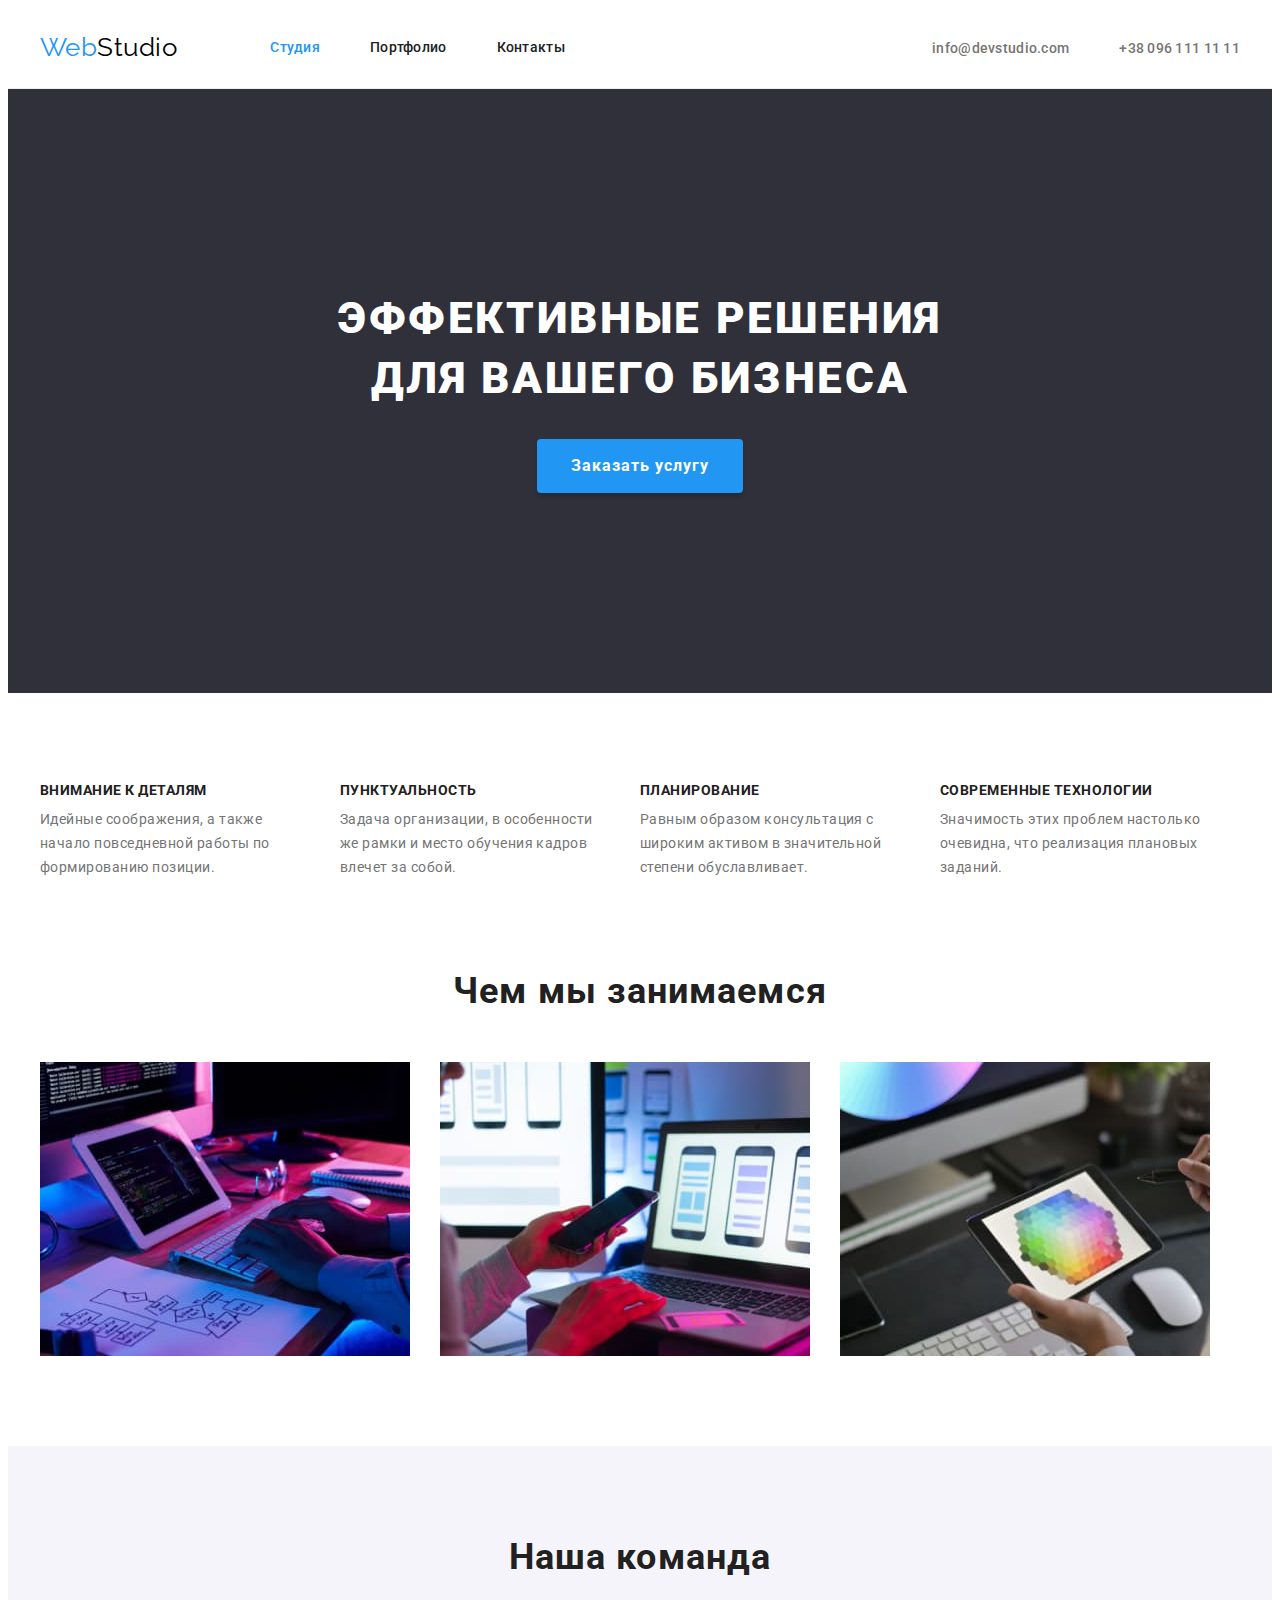
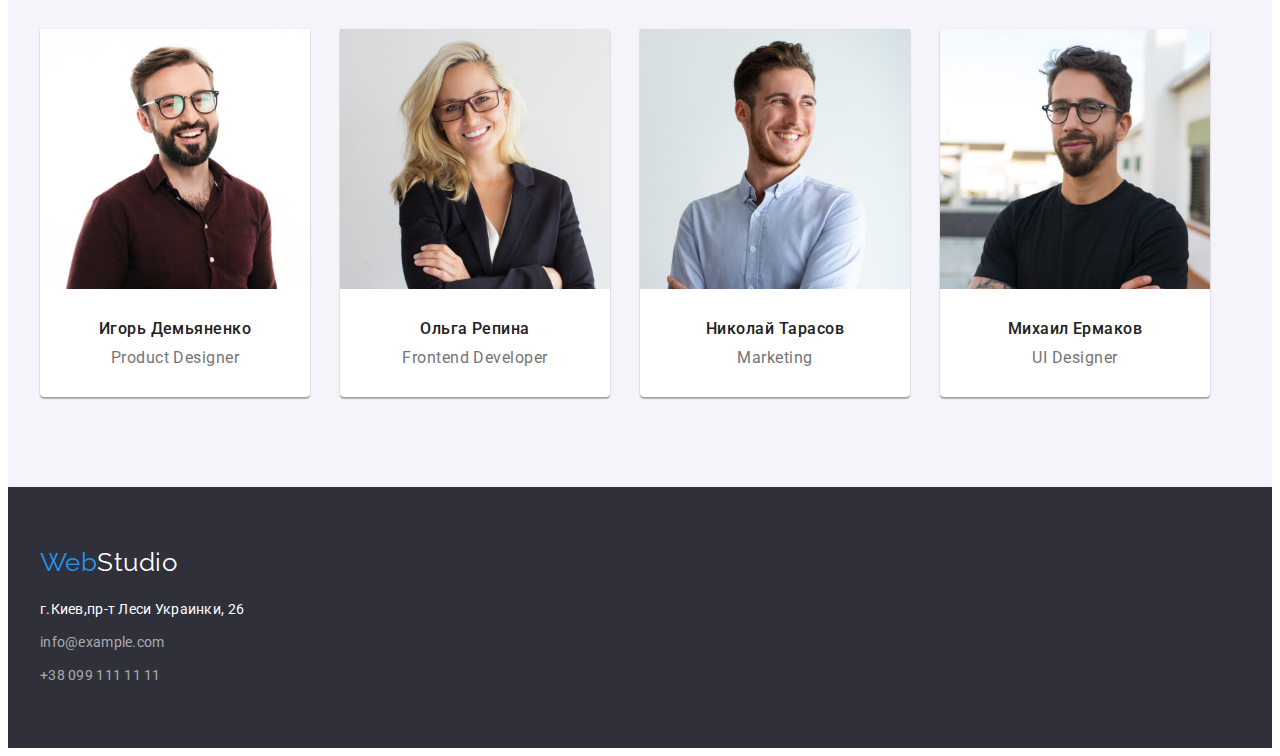
==== index.html @ f24e6984 "Initial commit" ====
<!DOCTYPE html>
<html lang="ru">
  <head>
    <meta charset="UTF-8" />
    <meta http-equiv="X-UA-Compatible" content="IE=edge" />
    <meta name="viewport" content="width=device-width, initial-scale=1.0" />
    <title>Студия</title>
    <link
      href="https://fonts.googleapis.com/css2?family=Raleway:wght@700&family=Roboto:wght@400;500;700;900&display=swap"
      rel="stylesheet"
    />
    <link
      rel="stylesheet"
      href="https://cdnjs.cloudflare.com/ajax/libs/modern-normalize/1.1.0/modern-normalize.min.css"
      integrity="sha512-wpPYUAdjBVSE4KJnH1VR1HeZfpl1ub8YT/NKx4PuQ5NmX2tKuGu6U/JRp5y+Y8XG2tV+wKQpNHVUX03MfMFn9Q=="
      crossorigin="anonymous"
      referrerpolicy="no-referrer"
    />
    <link rel="stylesheet" href="css/styles.css" />
  </head>
  <body>
    <header class="header">
      <div class="container main-header">
        <a class="logo" href="index.html"><span class="logo-accent">Web</span>Studio</a>
        <nav>
          <ul class="nav-list">
            <li class="item"><a class="link current" href="index.html">Студия</a></li>
            <li class="item"><a class="link" href="portfolio.html">Портфолио</a></li>
            <li class="item"><a class="link" href="#">Контакты</a></li>
          </ul>
        </nav>
        <ul class="contact-list">
          <li class="item">
            <a class="link" href="mailto:info@devstudio.com">info@devstudio.com</a>
          </li>
          <li class="item">
            <a class="link" href="tel:+380961111111">+38 096 111 11 11</a>
          </li>
        </ul>
      </div>
    </header>
    <main>
      <section class="hero">
        <div class="container">
          <h1 class="hero-title">
            Эффективные решения <br />
            для вашего бизнеса
          </h1>
          <button type="button" class="hero-btn">Заказать услугу</button>
        </div>
      </section>

      <section class="section">
        <!-- В дальнейщем не забыть скрыть при помощи стилей -->
        <div class="container">
          <h2 class="features-title">Наши Особенности</h2>
          <ul class="features-list">
            <li class="item">
              <h3 class="features-subtitle">Внимание к деталям</h3>
              <p class="features-text">
                Идейные соображения, а также начало повседневной работы по формированию позиции.
              </p>
            </li>
            <li class="item">
              <h3 class="features-subtitle">Пунктуальность</h3>
              <p class="features-text">
                Задача организации, в особенности же рамки и место обучения кадров влечет за собой.
              </p>
            </li>
            <li class="item">
              <h3 class="features-subtitle">Планирование</h3>
              <p class="features-text">
                Равным образом консультация с широким активом в значительной степени обуславливает.
              </p>
            </li>
            <li class="item">
              <h3 class="features-subtitle">Современные технологии</h3>
              <p class="features-text">
                Значимость этих проблем настолько очевидна, что реализация плановых заданий.
              </p>
            </li>
          </ul>
        </div>
      </section>

      <section class="section work">
        <div class="container">
          <h2 class="work-title">Чем мы занимаемся</h2>
          <ul class="work-list">
            <li class="item">
              <img
                src="./images/our-work/desktop-app.jpg"
                alt="Десктопные приложения"
                width="370"
              />
            </li>
            <li class="item">
              <img src="./images/our-work/mobile-app.jpg" alt="Мобильные приложения" width="370" />
            </li>
            <li class="item">
              <img
                src="./images/our-work/design-solution.jpg"
                alt="Дизайнерские решения"
                width="370"
              />
            </li>
          </ul>
        </div>
      </section>

      <section class="section team">
        <div class="container">
          <h2 class="team-title">Наша команда</h2>
          <ul class="team-list">
            <li class="card">
              <img
                src="./images/our-team/igor-demyanenko.jpg"
                alt="Игорь Демьяненко"
                width="270"
                height="260"
              />
              <h3 class="team-subtitle">Игорь Демьяненко</h3>
              <p class="team-text">Product Designer</p>
            </li>
            <li class="card">
              <img
                src="./images/our-team/olga-repina.jpg"
                alt="Ольга Репина"
                width="270"
                height="260"
              />
              <h3 class="team-subtitle">Ольга Репина</h3>
              <p class="team-text">Frontend Developer</p>
            </li>
            <li class="card">
              <img
                src="./images/our-team/nikolay-tarasov.jpg"
                alt="Николай Тарасов"
                width="270"
                height="260"
              />
              <h3 class="team-subtitle">Николай Тарасов</h3>
              <p class="team-text">Marketing</p>
            </li>
            <li class="card">
              <img
                src="./images/our-team/mikhail-ermakov.jpg"
                alt="Михаил Ермаков"
                width="270"
                height="260"
              />
              <h3 class="team-subtitle">Михаил Ермаков</h3>
              <p class="team-text">UI Designer</p>
            </li>
          </ul>
        </div>
      </section>
    </main>
    <footer class="footer">
      <div class="container">
        <a class="logo-footer" href="index.html"><span class="logo-accent">Web</span>Studio</a>
        <address>
          <ul class="contact-list-footer">
            <li class="item">
              <a
                class="link map"
                href="www.google.com/maps/place/бул.+Леси+Украинки,+26,+Киев,+02000/@50.4265807,30.5383858,17z/data=!3m1!4b1!4m5!3m4!1s0x40d4cf0e033ecbe9:0x57a4dffefec77da0!8m2!3d50.4265807!4d30.5383858"
                >г.Киев,пр-т Леси Украинки, 26</a
              >
            </li>
            <li class="item">
              <a class="link flink" href="mailto:info@example.com">info@example.com</a>
            </li>
            <li class="item">
              <a class="link flink" href="tel:+380991111111">+38 099 111 11 11</a>
            </li>
          </ul>
        </address>
      </div>
    </footer>
  </body>
</html>
---- css/styles.css ----
:root {
/* Основной цвет текста */
   --primary-text-color: #757575;
/* Цвет всех заголовков */
   --title-text-color: #212121;
/* Контрасный цвет фона */
   --bgc-color: #2F303A;
/* Акцент, выделения */
   --accent-color: #2196F3;
/* Базовый белый цвет */
   --basic-white: #FFFFFF;
/* Прочее */
   --individual-black-logo: #000000;
   --individual-bgc-color: #F5F4FA;
}
/* Постоянные переменные на странице */
 body {
   color: var(--primary-text-color);
   background: var(--basic-white);
   font-family: 'Roboto', sans-serif;
   letter-spacing: 0.03em;  
}
 h1, h2, h3, ul, p {
   list-style: none;
   padding: 0;
   margin: 0;
 }
 img {
   display: block;
 }
.container {
   width: 1200px;
   margin-left: auto;
   margin-right: auto;
   padding-left: 15px;
   padding-right: 15px;
   /* outline: 2px solid tomato; */
}
.section {
   padding-bottom: 90px;
   padding-top: 90px;
}

/* Header */
.header {
   border-bottom: 1px solid #ECECEC;
}
.main-header {
   display: flex;
   align-items: center;
}

/* Logo */
.logo {
   font-family: 'Raleway';
   font-size: 26px;
   line-height: 1.2;
   color: var(--individual-black-logo);
   text-decoration: none;
}
.logo-accent {
   color: var(--accent-color);
   text-decoration: none;
}

/* Site-nav */
 .link {
   color: var(--title-text-color);
   font-weight: 500;
   font-size: 14px;
   font-style: normal;
   line-height: 1.14;
   letter-spacing: 0.02em;
   text-decoration: none;
}
.nav-list {
   display: flex;
   margin-left: 93px;
}
/* .nav-list .item:not(:last-child){
   margin-right: 50px;
} */
.nav-list .item + .item,
.contact-list .item + .item {
   margin-left: 50px;
}

.nav-list .link.current,
.nav-list .link:hover,
.nav-list .link:focus,
.contact-list .link:hover,
.contact-list .link:focus,
.contact-list-footer .link:hover,
.contact-list-footer .link:focus {
   color: var(--accent-color);  
}
.nav-list .link {
   padding-top: 32px;
   padding-bottom: 32px;
   display: block;
}
/* Contact-nav  */
.contact-list {
   display: flex;
   margin-left: auto;
}
.contact-list .link {
   color: var(--primary-text-color);
}

/* Hero */
 .hero {
   padding-top: 200px;
   padding-bottom: 200px;

   background-color: var(--bgc-color);
   text-align: center;
}
 .hero-title {
   margin-bottom: 30px;
   font-weight: 900;
   font-size: 44px;
   line-height: 1.36; 
   letter-spacing: 0.06em;
   text-transform: uppercase;
   color: var(--basic-white);
}
/* Hero button */
.hero-btn {
   background-color: var(--accent-color);
   font-family: inherit;
   color: var(--basic-white);
   font-weight: 700;
   font-size: 16px;
   line-height: 1.87;
   letter-spacing: 0.06em;
   text-align: center;
   box-shadow: 0px 4px 4px rgba(0, 0, 0, 0.15);
   border-radius: 4px;
   border-color: transparent;
   padding:10px 32px;
   min-width: 200px;
   cursor: pointer;
   }
.hero-btn:hover,
.hero-btn:focus {
   background-color: var(--accent-color);
}

/* Features */
.features-list {
   display: flex;
   flex-wrap: wrap;
}
.features-list .item {
   width: 270px;

   margin-right: 30px;
   margin-bottom: 30px;
}
.features-list .item:nth-child(4n) {
   margin-right: 0;
}
.features-list .item:nth-last-child(-n+4) {
   margin-bottom: 0;
}
.features-title,
.portfolio-title {
   visibility: hidden;
   position: absolute;
   white-space: nowrap;
   width: 1px;
   height: 1px;
   overflow: hidden;
   border: 0;
   padding: 0;
   clip: rect(0 0 0 0);
   clip-path: inset(50%);
   margin: -1px;
   }
.features-subtitle {
   margin-bottom: 10px;
   font-size: 14px;
   line-height: 1.14;
   text-transform: uppercase;
   color: var(--title-text-color);
}
.features-text {
   font-weight: 400;
   font-size: 14px;
   line-height: 1.71;
}

/* Work & Team Title */
.work {
   padding-top: 0;
}
.work-list {
   display: flex;
   flex-wrap: wrap;
}
.work-list .item {
   width: 370px;

   margin-right: 30px;
   margin-bottom: 30px;
}
.work-list .item:nth-child(3n){
   margin-right: 0;
}
.work-list .item:nth-last-child(-n+3) {
   margin-bottom: 0;
}
.work-title, 
.team-title {
   margin-bottom: 50px;
   font-size: 36px;
   line-height: 1.17;
   text-align: center;
   letter-spacing: 0.03em;
   color: var(--title-text-color);
}

/* Team */
.team {
   background: var(--individual-bgc-color);
}
.team-list {
   display: flex;
   flex-wrap: wrap;
}
.team-list .card {
   width: 270px;
   margin-right: 30px;
   
   background: var(--basic-white);
   box-shadow: 0px 1px 3px rgba(0, 0, 0, 0.12), 0px 1px 1px rgba(0, 0, 0, 0.14), 0px 2px 1px rgba(0, 0, 0, 0.2);
   border-radius: 0px 0px 4px 4px;
}
.team-list .card:nth-child(4n) {
   margin-right: 0;
}
.team-list .card:nth-last-child(-n+4) {
   margin-bottom: 0;
}
.team-subtitle {
   font-weight: 500;
   color: var(--title-text-color);
}
.team-subtitle {
   margin-top: 30px;
   margin-bottom: 10px;
   font-size: 16px;
   line-height: 1.19;
   text-align: center;
   }
.team-text {
   margin-bottom: 30px;
      font-size: 16px;
      line-height: 1.19;
      text-align: center;
}

/* Footer */
.footer {
   background-color: var(--bgc-color);
   padding-bottom: 60px;
   padding-top: 60px;
}
.contact-list-footer .map,
.contact-list-footer .flink {
   /* margin-bottom: 9px; */
   display: inline-block;
   color: var(--basic-white);
   font-weight: 400;
   font-size: 14px;
   line-height: 1.71;
}
.contact-list-footer .item {
   margin-bottom: 9px;
}
.contact-list-footer .item:last-child {
   margin-bottom: 0;
}
.contact-list-footer .flink {
   color: rgba(255, 255, 255, 0.6);   
}
.logo-footer {
   margin-bottom: 20px;  
   display: inline-block;
   font-family: 'Raleway';
   font-size: 26px;
   line-height: 1.2;
   color: var(--basic-white);
   text-decoration: none;
}


/* Портфолио */

.portfolio-wrapper{
   padding: 20px 24px; 
   border: 1px solid #eeeeee;
   border-top: none;
}
.portfolio-subtitle {
   margin-bottom: 4px;
   
   font-size: 18px;
   line-height: 2;
   letter-spacing: 0.06em;
   color: var(--title-text-color);
}
.portfolio-text {
   /* margin-left: 24px;
   margin-right: 24px;
   margin-bottom: 20px; */

   font-size: 16px;
   line-height: 1.87;
}
.portfolio-list {
   display: flex;
   justify-content: center;
   margin-bottom: 50px;
}
.portfolio-list .item +.item {
   margin-left: 8px;
}
.card-list {
   display: flex;
   flex-wrap: wrap;
}
.card-list .card-work {
   width: 370px;

   margin-right: 30px;
   margin-bottom: 30px;
}
.card-list .card-work:nth-child(3n) {
   margin-right: 0;
}
.card-list .card-work:nth-last-child(-n+3) {
   margin-bottom: 0;
}

/* Портфолио кнопки */
.portfolio-btn {
   /* height: 38px; */
   padding-top: 6px;
   padding-bottom: 6px;
   padding-left: 22px;
   padding-right: 22px;

   background: var(--individual-bgc-color);
   border-radius: 4px;
   cursor: pointer;
   border-color: transparent;

   font-weight: 500;
   font-size: 16px;
   line-height: 1.62;
   text-align: center;
   letter-spacing: 0.03em;
}
.portfolio-btn:hover,
.portfolio-btn:focus {
   background: var(--accent-color);
   box-shadow: 0px 3px 1px rgba(0, 0, 0, 0.1), 0px 1px 2px rgba(0, 0, 0, 0.08), 0px 2px 2px rgba(0, 0, 0, 0.12);
   border-radius: 4px;
   color: var(--basic-white);
}
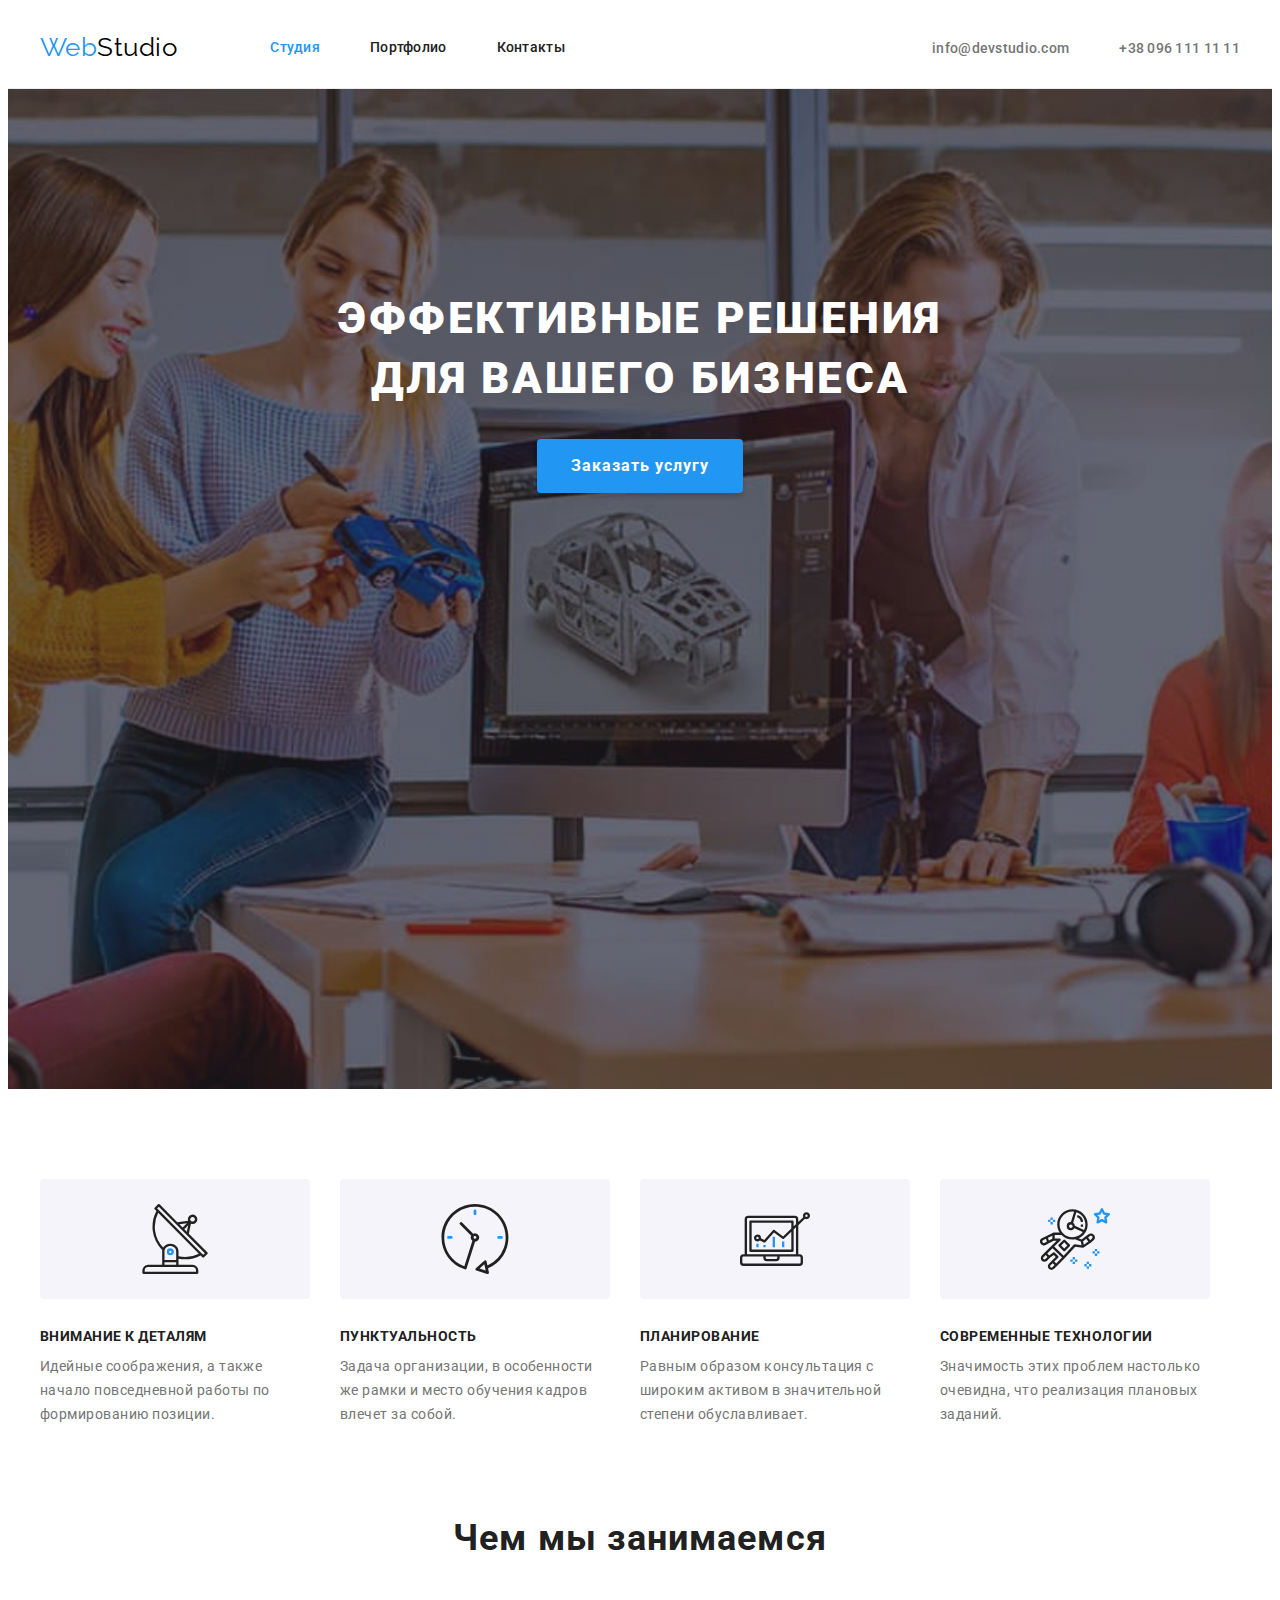
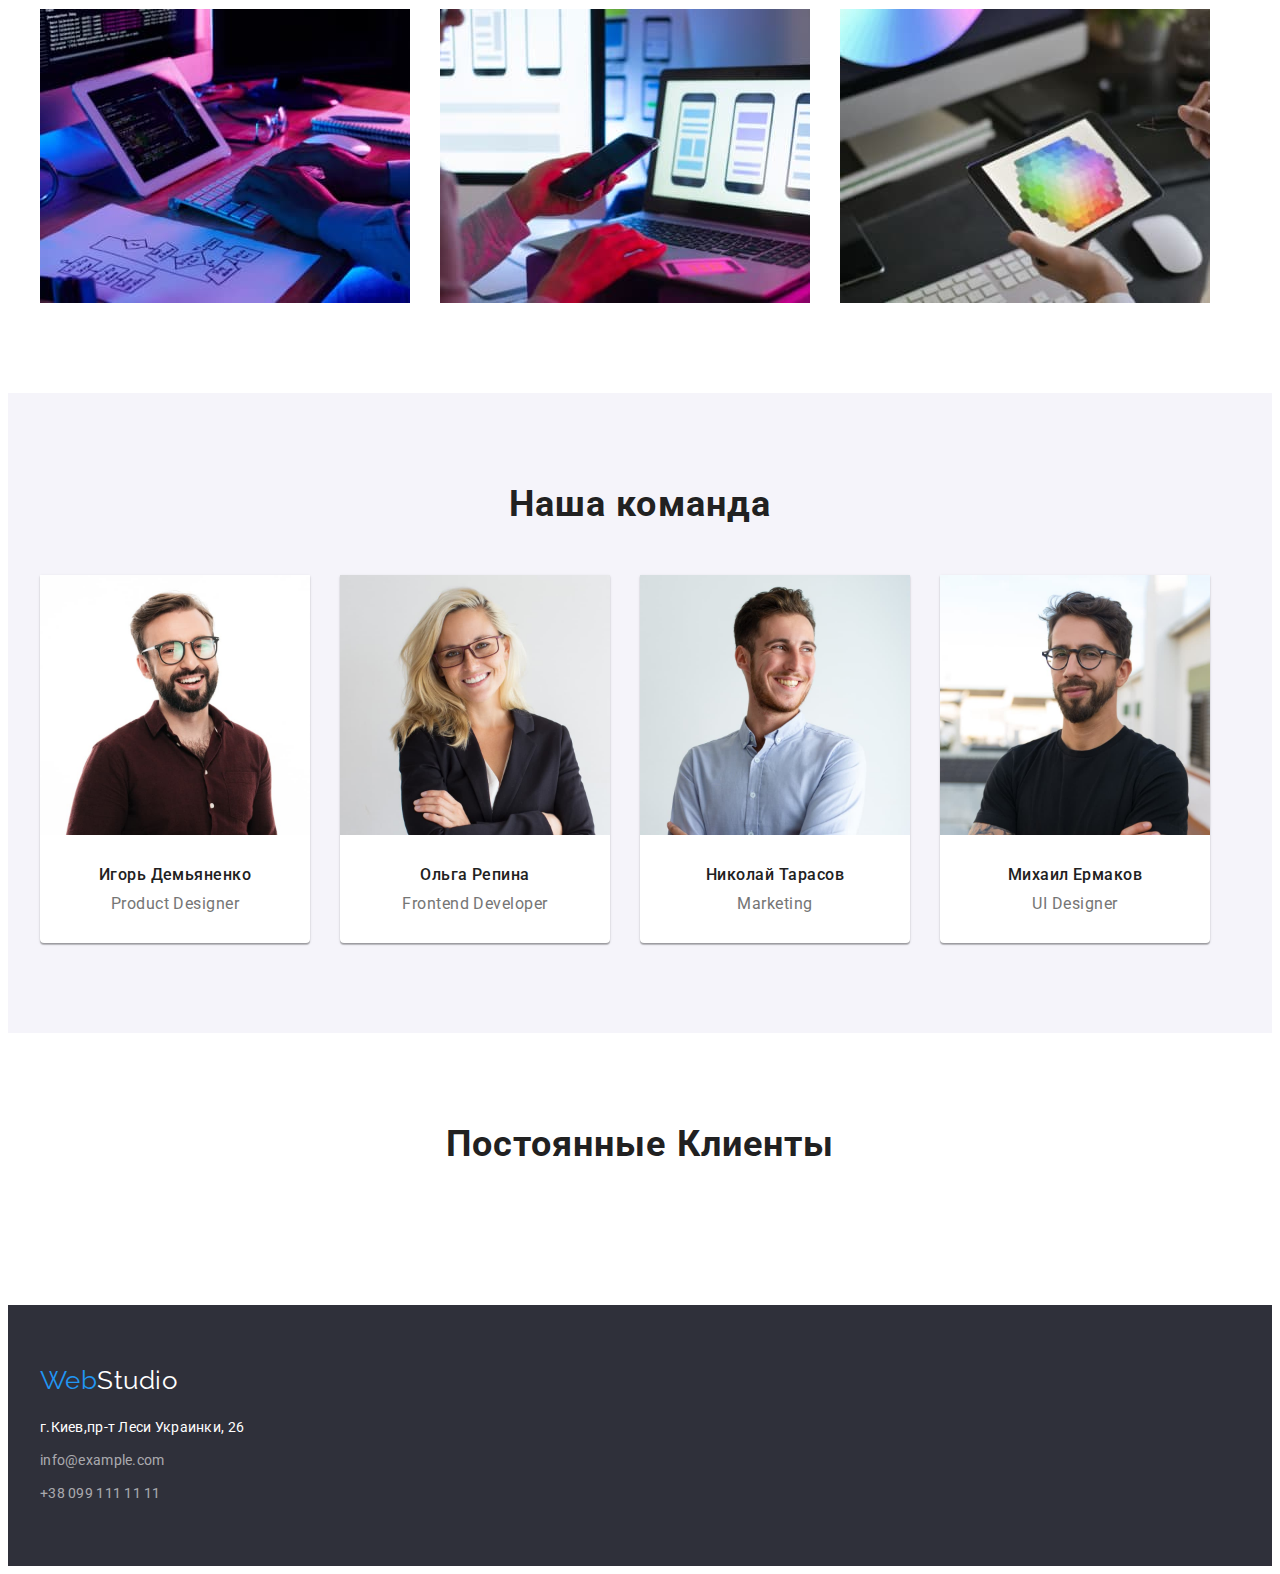
==== commit 8f27b1d8: "hw-04 beginning" ====
--- a/index.html
+++ b/index.html
@@ -55,25 +55,25 @@
         <div class="container">
           <h2 class="features-title">Наши Особенности</h2>
           <ul class="features-list">
-            <li class="item">
+            <li class="item icon-antenna">
               <h3 class="features-subtitle">Внимание к деталям</h3>
               <p class="features-text">
                 Идейные соображения, а также начало повседневной работы по формированию позиции.
               </p>
             </li>
-            <li class="item">
+            <li class="item icon-clock">
               <h3 class="features-subtitle">Пунктуальность</h3>
               <p class="features-text">
                 Задача организации, в особенности же рамки и место обучения кадров влечет за собой.
               </p>
             </li>
-            <li class="item">
+            <li class="item icon-diagram">
               <h3 class="features-subtitle">Планирование</h3>
               <p class="features-text">
                 Равным образом консультация с широким активом в значительной степени обуславливает.
               </p>
             </li>
-            <li class="item">
+            <li class="item icon-astronaut">
               <h3 class="features-subtitle">Современные технологии</h3>
               <p class="features-text">
                 Значимость этих проблем настолько очевидна, что реализация плановых заданий.
@@ -155,6 +155,17 @@
           </ul>
         </div>
       </section>
+      <section class="section">
+        <h2 class="clients-title">Постоянные Клиенты</h2>
+        <ul class="clients-list">
+          <li><a href="#"></a></li>
+          <li><a href="#"></a></li>
+          <li><a href="#"></a></li>
+          <li><a href="#"></a></li>
+          <li><a href="#"></a></li>
+          <li><a href="#"></a></li>
+        </ul>
+      </section>
     </main>
     <footer class="footer">
       <div class="container">
--- a/css/styles.css
+++ b/css/styles.css
@@ -110,10 +110,24 @@
 
 /* Hero */
  .hero {
+   margin-left: auto;
+   margin-right: auto;
    padding-top: 200px;
    padding-bottom: 200px;
-
+   max-width: 1600px;
+   height: 600px;
+
+   background-image: linear-gradient(
+      to right, 
+      rgba(47, 48, 58, 0.4),
+      rgba(47, 48, 58, 0.4)
+   ), 
+   url('../images/hero-section/banner.jpg') ;
+   background-repeat: no-repeat;
+   background-size: cover;
+   background-position: center;
    background-color: var(--bgc-color);
+
    text-align: center;
 }
  .hero-title {
@@ -158,6 +172,33 @@
    margin-right: 30px;
    margin-bottom: 30px;
 }
+
+.features-list .item::before {
+   content: " ";
+   display: block;
+   height: 120px;
+   border-radius: 4px;
+   margin-bottom: 30px;
+
+   background-color: var(--individual-bgc-color);
+   background-repeat: no-repeat;
+   background-position: center;
+   background-size: auto;
+
+}
+.icon-antenna::before {
+   background-image: url("../images/features-section/antenna.svg")
+}
+.icon-clock::before {
+   background-image: url("../images/features-section/clock.svg");
+}
+.icon-diagram::before {
+   background-image: url("../images/features-section/diagram.svg");
+}
+.icon-astronaut::before {
+   background-image: url("../images/features-section/astronaut.svg");
+}
+
 .features-list .item:nth-child(4n) {
    margin-right: 0;
 }
@@ -212,7 +253,8 @@
    margin-bottom: 0;
 }
 .work-title, 
-.team-title {
+.team-title,
+.clients-title {
    margin-bottom: 50px;
    font-size: 36px;
    line-height: 1.17;
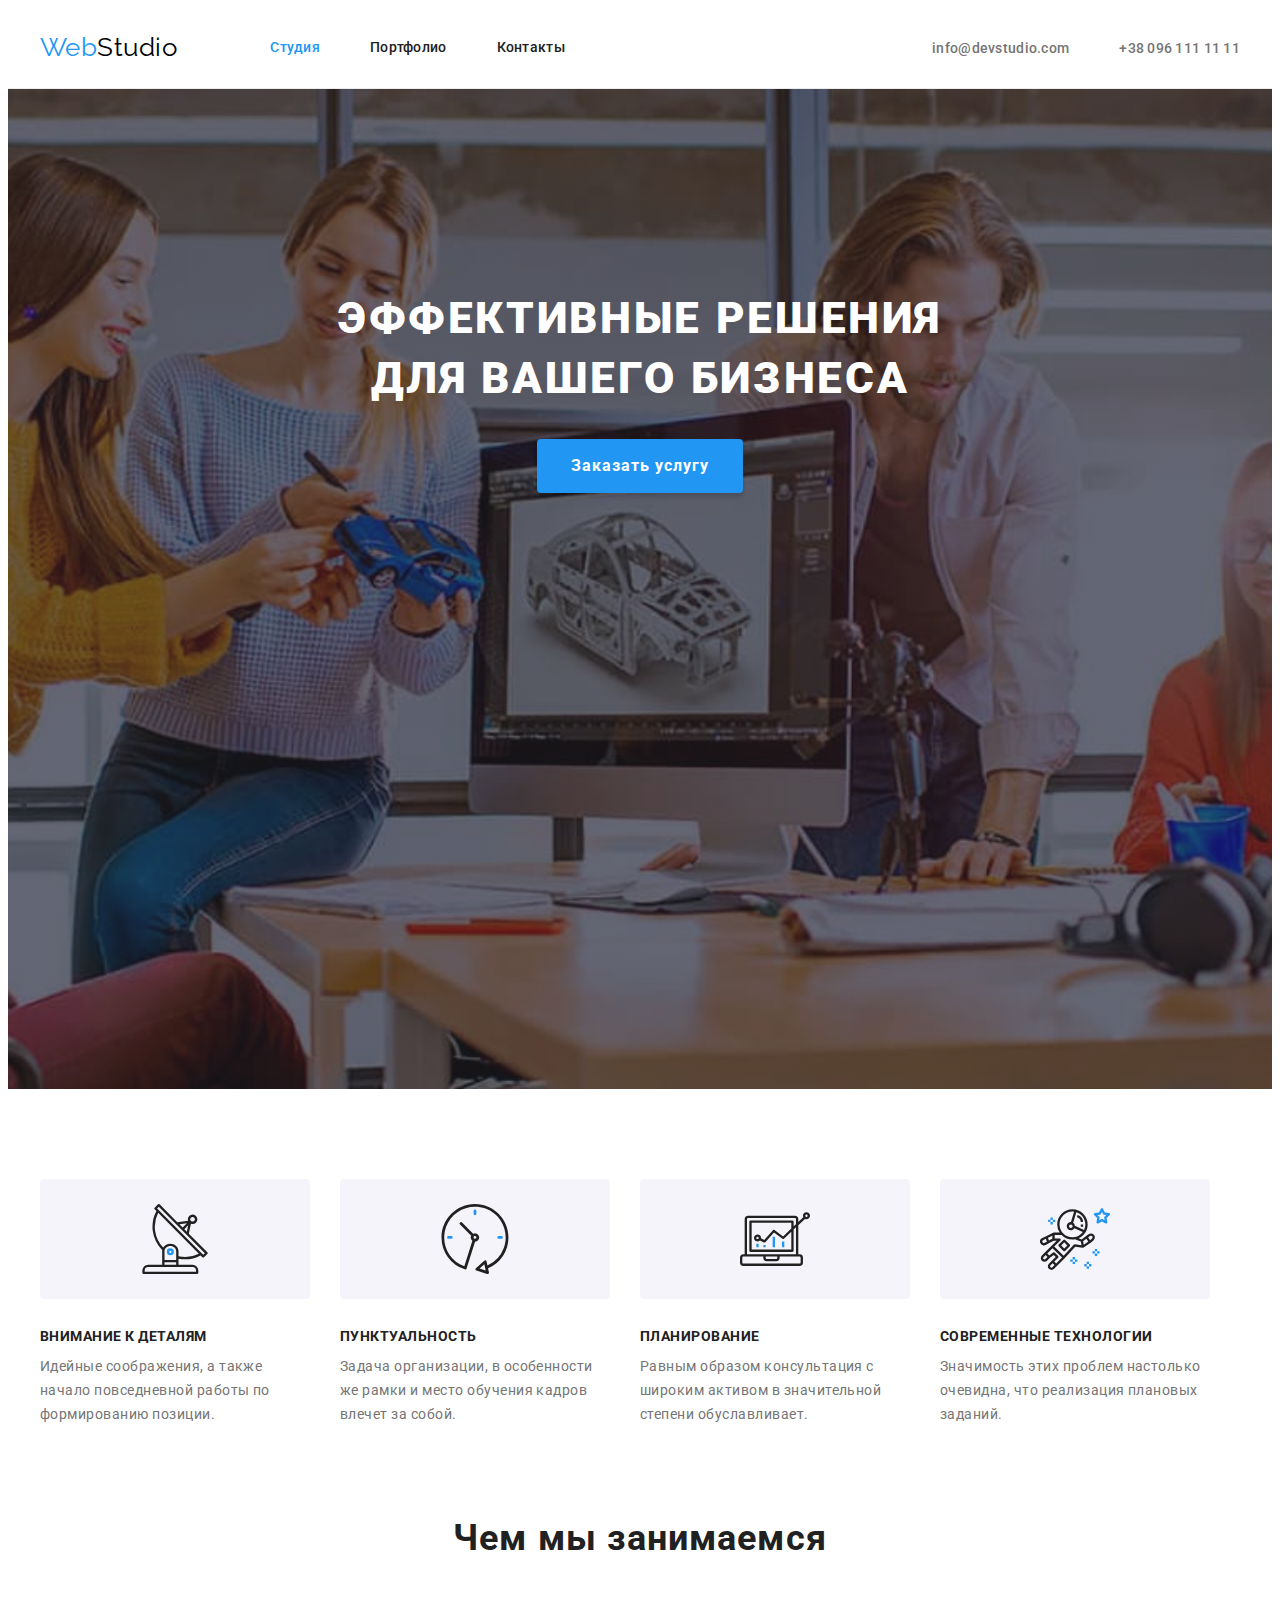
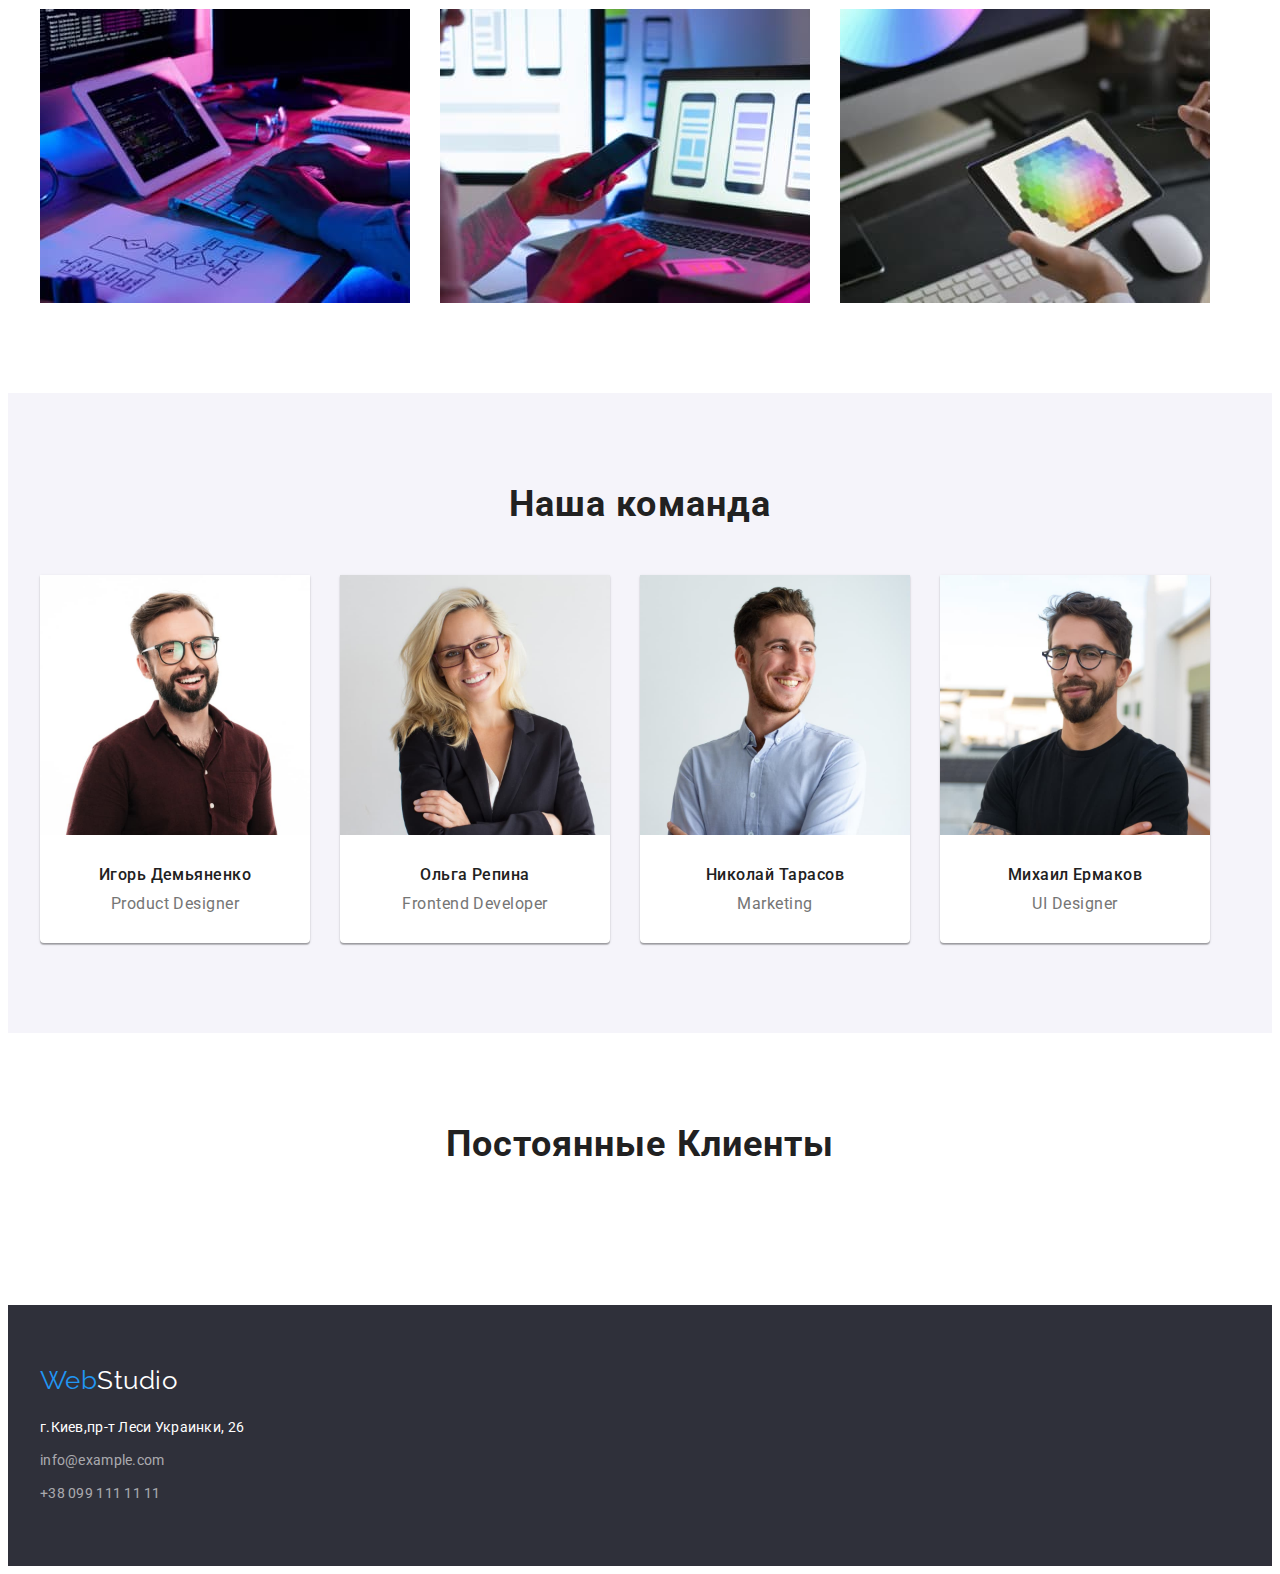
==== commit 04830596: "hw-04-proccess" ====
--- a/index.html
+++ b/index.html
@@ -55,25 +55,45 @@
         <div class="container">
           <h2 class="features-title">Наши Особенности</h2>
           <ul class="features-list">
-            <li class="item icon-antenna">
+            <li class="item">
+              <div class="icon-antenna">
+                <svg width="70" height="70">
+                  <use href="./images/icons.svg#icon-antenna"></use>
+                </svg>
+              </div>
               <h3 class="features-subtitle">Внимание к деталям</h3>
               <p class="features-text">
                 Идейные соображения, а также начало повседневной работы по формированию позиции.
               </p>
             </li>
-            <li class="item icon-clock">
+            <li class="item">
+              <div class="icon-clock">
+                <svg width="70" height="70">
+                  <use href="./images/icons.svg#icon-clock"></use>
+                </svg>
+              </div>
               <h3 class="features-subtitle">Пунктуальность</h3>
               <p class="features-text">
                 Задача организации, в особенности же рамки и место обучения кадров влечет за собой.
               </p>
             </li>
-            <li class="item icon-diagram">
+            <li class="item">
+              <div class="icon-diagram">
+                <svg width="70" height="70">
+                  <use href="./images/icons.svg#icon-diagram"></use>
+                </svg>
+              </div>
               <h3 class="features-subtitle">Планирование</h3>
               <p class="features-text">
                 Равным образом консультация с широким активом в значительной степени обуславливает.
               </p>
             </li>
-            <li class="item icon-astronaut">
+            <li class="item">
+              <div class="icon-astronaut">
+                <svg width="70" height="70">
+                  <use href="./images/icons.svg#icon-astronaut"></use>
+                </svg>
+              </div>
               <h3 class="features-subtitle">Современные технологии</h3>
               <p class="features-text">
                 Значимость этих проблем настолько очевидна, что реализация плановых заданий.
--- a/css/styles.css
+++ b/css/styles.css
@@ -172,8 +172,21 @@
    margin-right: 30px;
    margin-bottom: 30px;
 }
-
-.features-list .item::before {
+.icon-antenna,
+.icon-clock,
+.icon-diagram,
+.icon-astronaut {
+   display: flex;
+   align-items: center;
+   justify-content: center;
+
+   height: 120px;
+   margin-bottom: 30px;
+
+   border-radius: 4px;
+   background-color: var(--individual-bgc-color);
+}
+/* .features-list .item::before {
    content: " ";
    display: block;
    height: 120px;
@@ -197,7 +210,7 @@
 }
 .icon-astronaut::before {
    background-image: url("../images/features-section/astronaut.svg");
-}
+} */
 
 .features-list .item:nth-child(4n) {
    margin-right: 0;
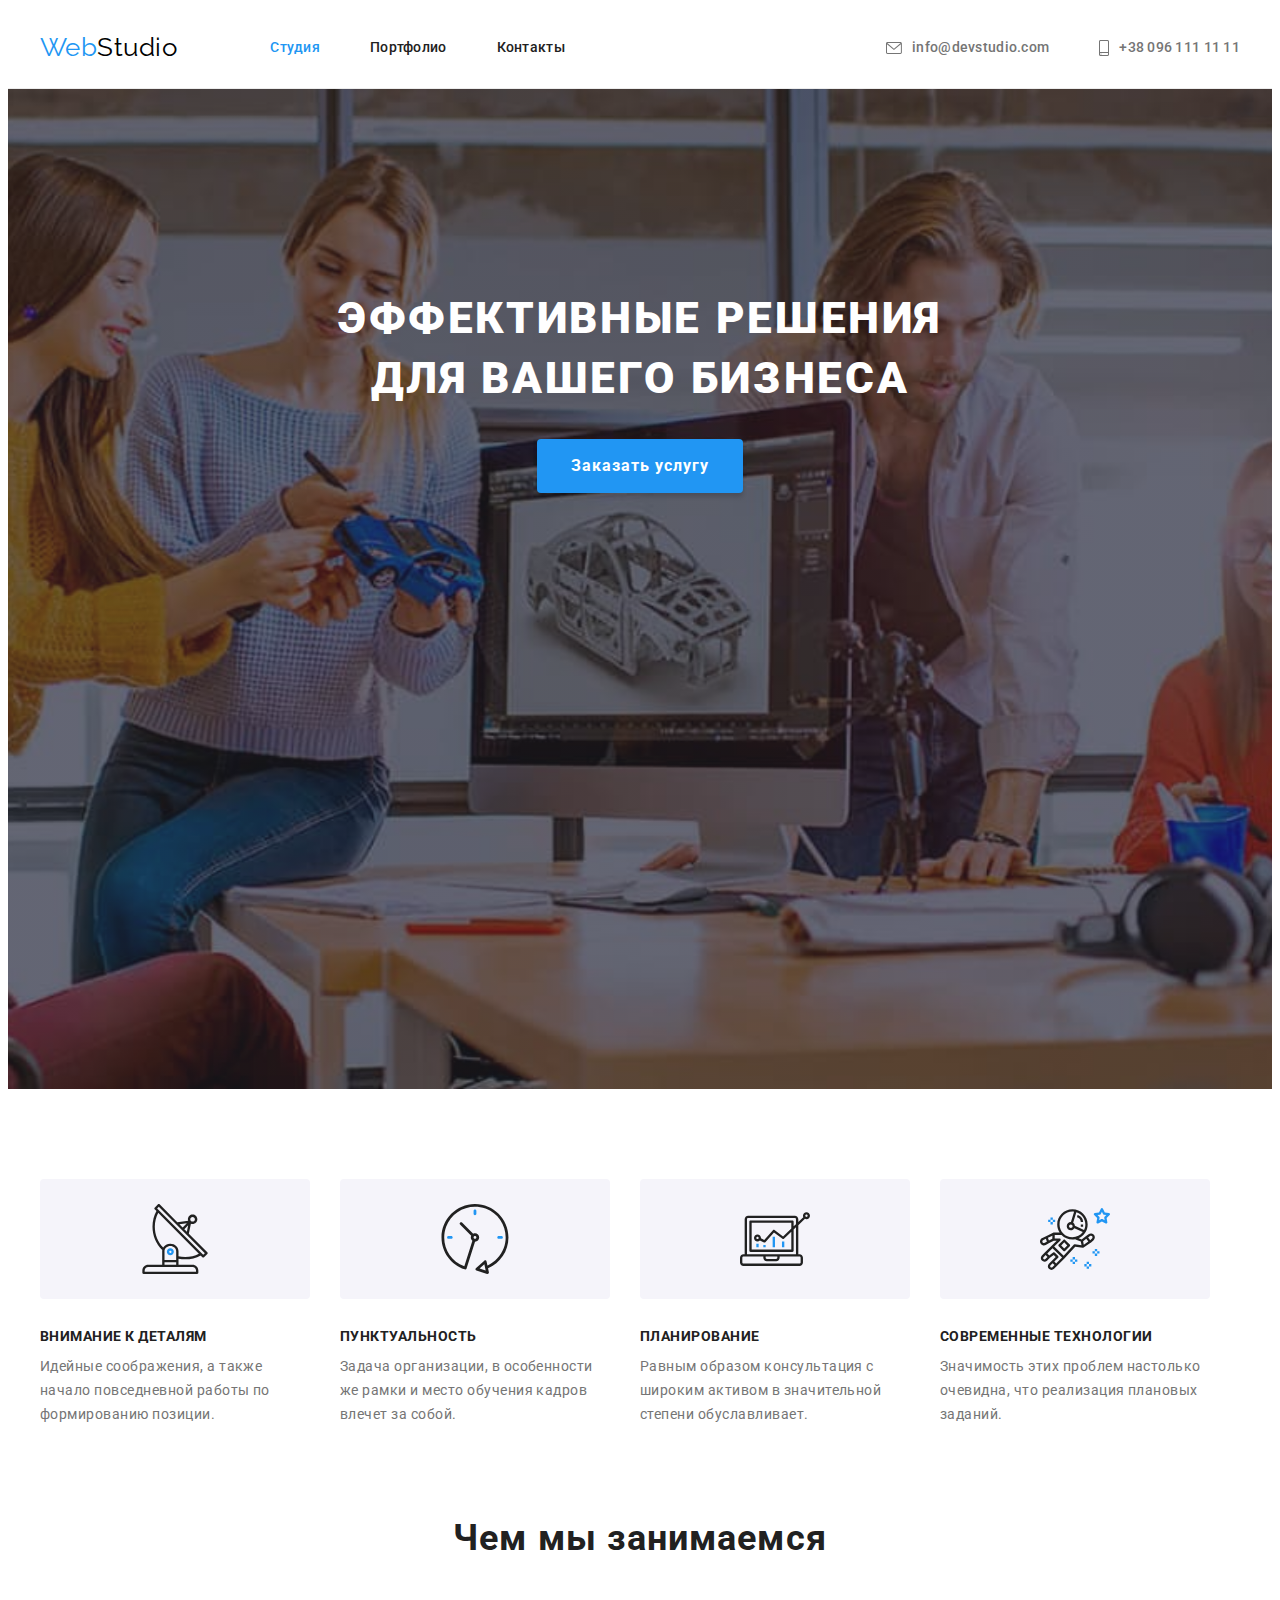
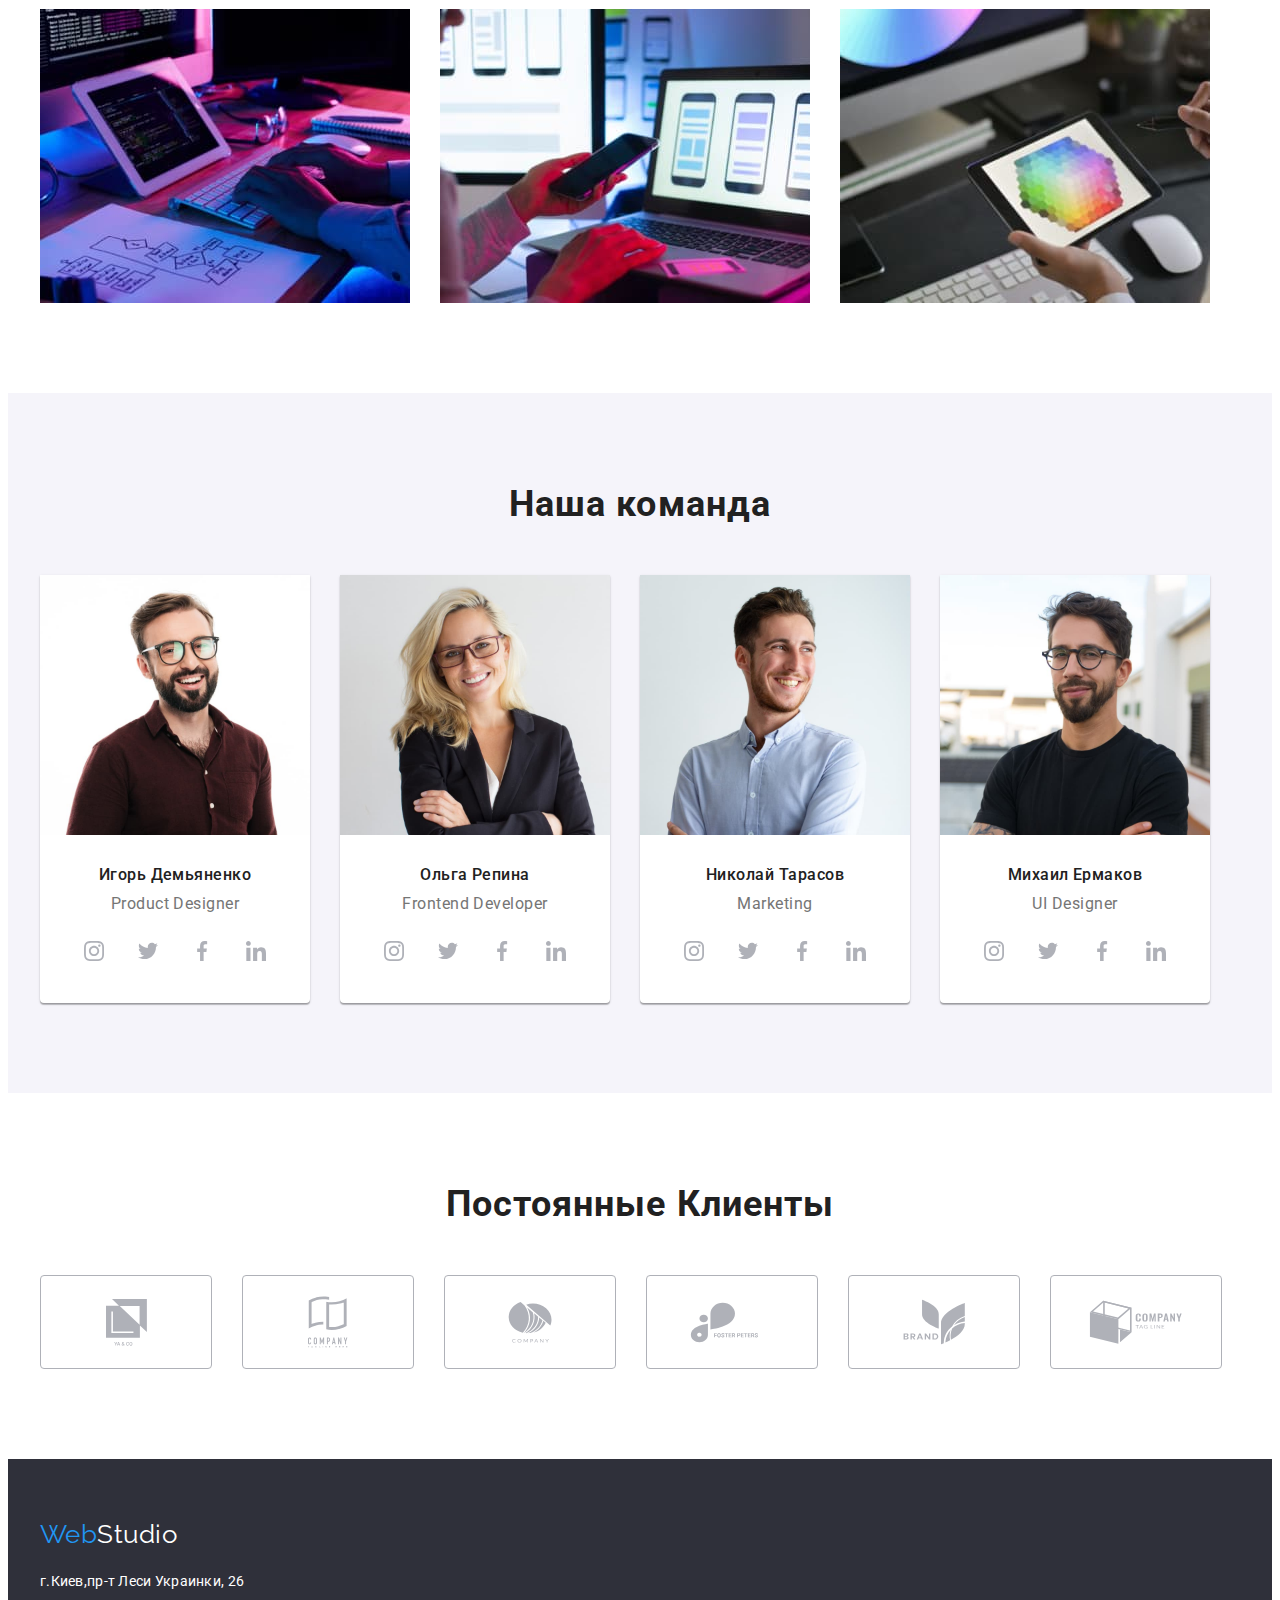
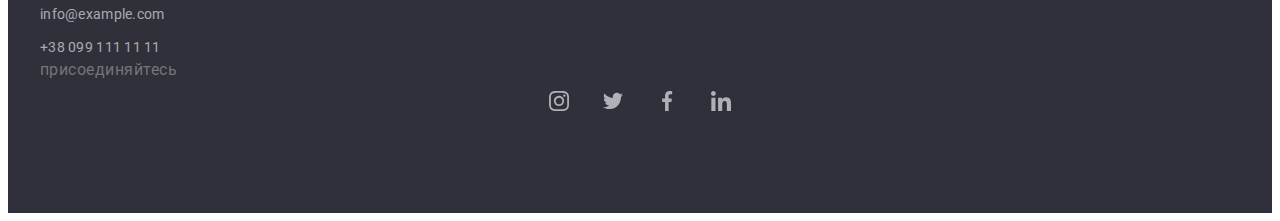
==== commit 24a990c7: "hw-04 proccess" ====
--- a/index.html
+++ b/index.html
@@ -31,10 +31,20 @@
         </nav>
         <ul class="contact-list">
           <li class="item">
-            <a class="link" href="mailto:info@devstudio.com">info@devstudio.com</a>
+            <a class="contact-link" href="mailto:info@devstudio.com">
+              <svg class="contact-icon" width="16" height="12">
+                <use href="./images/icons.svg#icon-envelope"></use>
+              </svg>
+              info@devstudio.com
+            </a>
           </li>
           <li class="item">
-            <a class="link" href="tel:+380961111111">+38 096 111 11 11</a>
+            <a class="contact-link" href="tel:+380961111111">
+              <svg class="contact-icon" width="10" height="16">
+                <use href="./images/icons.svg#icon-smartphone"></use>
+              </svg>
+              +38 096 111 11 11
+            </a>
           </li>
         </ul>
       </div>
@@ -141,6 +151,47 @@
               />
               <h3 class="team-subtitle">Игорь Демьяненко</h3>
               <p class="team-text">Product Designer</p>
+              <ul class="team-social-list">
+                <li>
+                  <a class="social-link" href="#"
+                    ><svg
+                      class="social-icon"
+                      width="20"
+                      height="20"
+                      aria-label="Ссылка на Instagram"
+                    >
+                      <use href="./images/icons.svg#icon-instagram"></use></svg
+                  ></a>
+                </li>
+                <li>
+                  <a class="social-link" href="#"
+                    ><svg class="social-icon" width="20" height="20" aria-label="Ссылка на Twitter">
+                      <use href="./images/icons.svg#icon-twitter"></use></svg
+                  ></a>
+                </li>
+                <li>
+                  <a class="social-link" href="#"
+                    ><svg
+                      class="social-icon"
+                      width="20"
+                      height="20"
+                      aria-label="Ссылка на Facebook"
+                    >
+                      <use href="./images/icons.svg#icon-facebook"></use></svg
+                  ></a>
+                </li>
+                <li>
+                  <a class="social-link" href="#"
+                    ><svg
+                      class="social-icon"
+                      width="20"
+                      height="20"
+                      aria-label="Ссылка на LinkedIn"
+                    >
+                      <use href="./images/icons.svg#icon-linkedin"></use></svg
+                  ></a>
+                </li>
+              </ul>
             </li>
             <li class="card">
               <img
@@ -151,6 +202,47 @@
               />
               <h3 class="team-subtitle">Ольга Репина</h3>
               <p class="team-text">Frontend Developer</p>
+              <ul class="team-social-list">
+                <li>
+                  <a class="social-link" href="#"
+                    ><svg
+                      class="social-icon"
+                      width="20"
+                      height="20"
+                      aria-label="Ссылка на Instagram"
+                    >
+                      <use href="./images/icons.svg#icon-instagram"></use></svg
+                  ></a>
+                </li>
+                <li>
+                  <a class="social-link" href="#"
+                    ><svg class="social-icon" width="20" height="20" aria-label="Ссылка на Twitter">
+                      <use href="./images/icons.svg#icon-twitter"></use></svg
+                  ></a>
+                </li>
+                <li>
+                  <a class="social-link" href="#"
+                    ><svg
+                      class="social-icon"
+                      width="20"
+                      height="20"
+                      aria-label="Ссылка на Facebook"
+                    >
+                      <use href="./images/icons.svg#icon-facebook"></use></svg
+                  ></a>
+                </li>
+                <li>
+                  <a class="social-link" href="#"
+                    ><svg
+                      class="social-icon"
+                      width="20"
+                      height="20"
+                      aria-label="Ссылка на LinkedIn"
+                    >
+                      <use href="./images/icons.svg#icon-linkedin"></use></svg
+                  ></a>
+                </li>
+              </ul>
             </li>
             <li class="card">
               <img
@@ -161,6 +253,47 @@
               />
               <h3 class="team-subtitle">Николай Тарасов</h3>
               <p class="team-text">Marketing</p>
+              <ul class="team-social-list">
+                <li>
+                  <a class="social-link" href="#"
+                    ><svg
+                      class="social-icon"
+                      width="20"
+                      height="20"
+                      aria-label="Ссылка на Instagram"
+                    >
+                      <use href="./images/icons.svg#icon-instagram"></use></svg
+                  ></a>
+                </li>
+                <li>
+                  <a class="social-link" href="#"
+                    ><svg class="social-icon" width="20" height="20" aria-label="Ссылка на Twitter">
+                      <use href="./images/icons.svg#icon-twitter"></use></svg
+                  ></a>
+                </li>
+                <li>
+                  <a class="social-link" href="#"
+                    ><svg
+                      class="social-icon"
+                      width="20"
+                      height="20"
+                      aria-label="Ссылка на Facebook"
+                    >
+                      <use href="./images/icons.svg#icon-facebook"></use></svg
+                  ></a>
+                </li>
+                <li>
+                  <a class="social-link" href="#"
+                    ><svg
+                      class="social-icon"
+                      width="20"
+                      height="20"
+                      aria-label="Ссылка на LinkedIn"
+                    >
+                      <use href="./images/icons.svg#icon-linkedin"></use></svg
+                  ></a>
+                </li>
+              </ul>
             </li>
             <li class="card">
               <img
@@ -171,20 +304,99 @@
               />
               <h3 class="team-subtitle">Михаил Ермаков</h3>
               <p class="team-text">UI Designer</p>
+              <ul class="team-social-list">
+                <li>
+                  <a class="social-link" href="#"
+                    ><svg
+                      class="social-icon"
+                      width="20"
+                      height="20"
+                      aria-label="Ссылка на Instagram"
+                    >
+                      <use href="./images/icons.svg#icon-instagram"></use></svg
+                  ></a>
+                </li>
+                <li>
+                  <a class="social-link" href="#"
+                    ><svg class="social-icon" width="20" height="20" aria-label="Ссылка на Twitter">
+                      <use href="./images/icons.svg#icon-twitter"></use></svg
+                  ></a>
+                </li>
+                <li>
+                  <a class="social-link" href="#"
+                    ><svg
+                      class="social-icon"
+                      width="20"
+                      height="20"
+                      aria-label="Ссылка на Facebook"
+                    >
+                      <use href="./images/icons.svg#icon-facebook"></use></svg
+                  ></a>
+                </li>
+                <li>
+                  <a class="social-link" href="#"
+                    ><svg
+                      class="social-icon"
+                      width="20"
+                      height="20"
+                      aria-label="Ссылка на LinkedIn"
+                    >
+                      <use href="./images/icons.svg#icon-linkedin"></use></svg
+                  ></a>
+                </li>
+              </ul>
             </li>
           </ul>
         </div>
       </section>
       <section class="section">
-        <h2 class="clients-title">Постоянные Клиенты</h2>
-        <ul class="clients-list">
-          <li><a href="#"></a></li>
-          <li><a href="#"></a></li>
-          <li><a href="#"></a></li>
-          <li><a href="#"></a></li>
-          <li><a href="#"></a></li>
-          <li><a href="#"></a></li>
-        </ul>
+        <div class="container">
+          <h2 class="clients-title">Постоянные Клиенты</h2>
+          <ul class="clients-list">
+            <li class="client-item">
+              <a class="client-link" href="#">
+                <svg class="client-icon" width="41" height="47">
+                  <use href="./images/icons.svg#icon-client1"></use>
+                </svg>
+              </a>
+            </li>
+            <li class="client-item">
+              <a class="client-link" href="#">
+                <svg class="client-icon" width="40" height="52">
+                  <use href="./images/icons.svg#icon-client2"></use>
+                </svg>
+              </a>
+            </li>
+            <li class="client-item">
+              <a class="client-link" href="#">
+                <svg class="client-icon" width="44" height="42">
+                  <use href="./images/icons.svg#icon-client3"></use>
+                </svg>
+              </a>
+            </li>
+            <li class="client-item">
+              <a class="client-link" href="#">
+                <svg class="client-icon" width="85" height="41">
+                  <use href="./images/icons.svg#icon-client4"></use>
+                </svg>
+              </a>
+            </li>
+            <li class="client-item">
+              <a class="client-link" href="#">
+                <svg class="client-icon" width="63" height="46">
+                  <use href="./images/icons.svg#icon-client5"></use>
+                </svg>
+              </a>
+            </li>
+            <li class="client-item">
+              <a class="client-link" href="#">
+                <svg class="client-icon" width="94" height="44">
+                  <use href="./images/icons.svg#icon-client6"></use>
+                </svg>
+              </a>
+            </li>
+          </ul>
+        </div>
       </section>
     </main>
     <footer class="footer">
@@ -207,6 +419,33 @@
             </li>
           </ul>
         </address>
+        <p>присоединяйтесь</p>
+        <ul class="team-social-list">
+          <li>
+            <a class="social-link" href="#"
+              ><svg class="social-icon" width="20" height="20" aria-label="Ссылка на Instagram">
+                <use href="./images/icons.svg#icon-instagram"></use></svg
+            ></a>
+          </li>
+          <li>
+            <a class="social-link" href="#"
+              ><svg class="social-icon" width="20" height="20" aria-label="Ссылка на Twitter">
+                <use href="./images/icons.svg#icon-twitter"></use></svg
+            ></a>
+          </li>
+          <li>
+            <a class="social-link" href="#"
+              ><svg class="social-icon" width="20" height="20" aria-label="Ссылка на Facebook">
+                <use href="./images/icons.svg#icon-facebook"></use></svg
+            ></a>
+          </li>
+          <li>
+            <a class="social-link" href="#"
+              ><svg class="social-icon" width="20" height="20" aria-label="Ссылка на LinkedIn">
+                <use href="./images/icons.svg#icon-linkedin"></use></svg
+            ></a>
+          </li>
+        </ul>
       </div>
     </footer>
   </body>
--- a/css/styles.css
+++ b/css/styles.css
@@ -12,6 +12,7 @@
 /* Прочее */
    --individual-black-logo: #000000;
    --individual-bgc-color: #F5F4FA;
+   --icon-color: #AFB1B8;
 }
 /* Постоянные переменные на странице */
  body {
@@ -64,7 +65,8 @@
 }
 
 /* Site-nav */
- .link {
+ .link,
+ .contact-link {
    color: var(--title-text-color);
    font-weight: 500;
    font-size: 14px;
@@ -88,8 +90,8 @@
 .nav-list .link.current,
 .nav-list .link:hover,
 .nav-list .link:focus,
-.contact-list .link:hover,
-.contact-list .link:focus,
+.contact-list .contact-link:hover,
+.contact-list .contact-link:focus,
 .contact-list-footer .link:hover,
 .contact-list-footer .link:focus {
    color: var(--accent-color);  
@@ -104,8 +106,19 @@
    display: flex;
    margin-left: auto;
 }
-.contact-list .link {
+.contact-list .contact-link {
    color: var(--primary-text-color);
+   display: flex;
+   align-items: center;
+}
+.contact-icon {
+   margin-right: 10px;
+   padding: 0;
+   fill: var(--primary-text-color);
+   
+}
+.contact-link:hover .contact-icon {
+   fill: currentColor;
 }
 
 /* Hero */
@@ -310,10 +323,33 @@
    text-align: center;
    }
 .team-text {
-   margin-bottom: 30px;
+   margin-bottom: 16px;
       font-size: 16px;
       line-height: 1.19;
       text-align: center;
+}
+
+.team-social-list {
+   display: flex;
+   justify-content: center;
+   gap: 10px;
+   margin-bottom: 30px;
+}
+.social-link {
+   display: flex;
+   align-items: center;
+   justify-content: center;
+   width: 44px;
+   height: 44px;
+   color: var(--icon-color);
+   border-radius: 50%;
+}
+.social-link:hover{
+   background-color: var(--accent-color);
+   color: var(--basic-white);
+}
+.social-icon {
+   fill: currentColor;
 }
 
 /* Footer */
@@ -348,6 +384,33 @@
    line-height: 1.2;
    color: var(--basic-white);
    text-decoration: none;
+}
+
+/* Клиенты */
+
+.clients-list {
+display: flex;  
+gap: 30px;
+}
+
+.client-link {
+display: flex;
+width: 170px;
+height: 92px;
+align-items: center;
+justify-content: center;
+border: 1px solid var(--icon-color);
+border-radius: 4px;
+}
+
+.client-icon {
+fill: var(--icon-color);
+}
+
+.client-link:hover,
+.client-link:hover .client-icon{
+   fill: var(--accent-color);
+   border-color: var(--accent-color);
 }
 
 
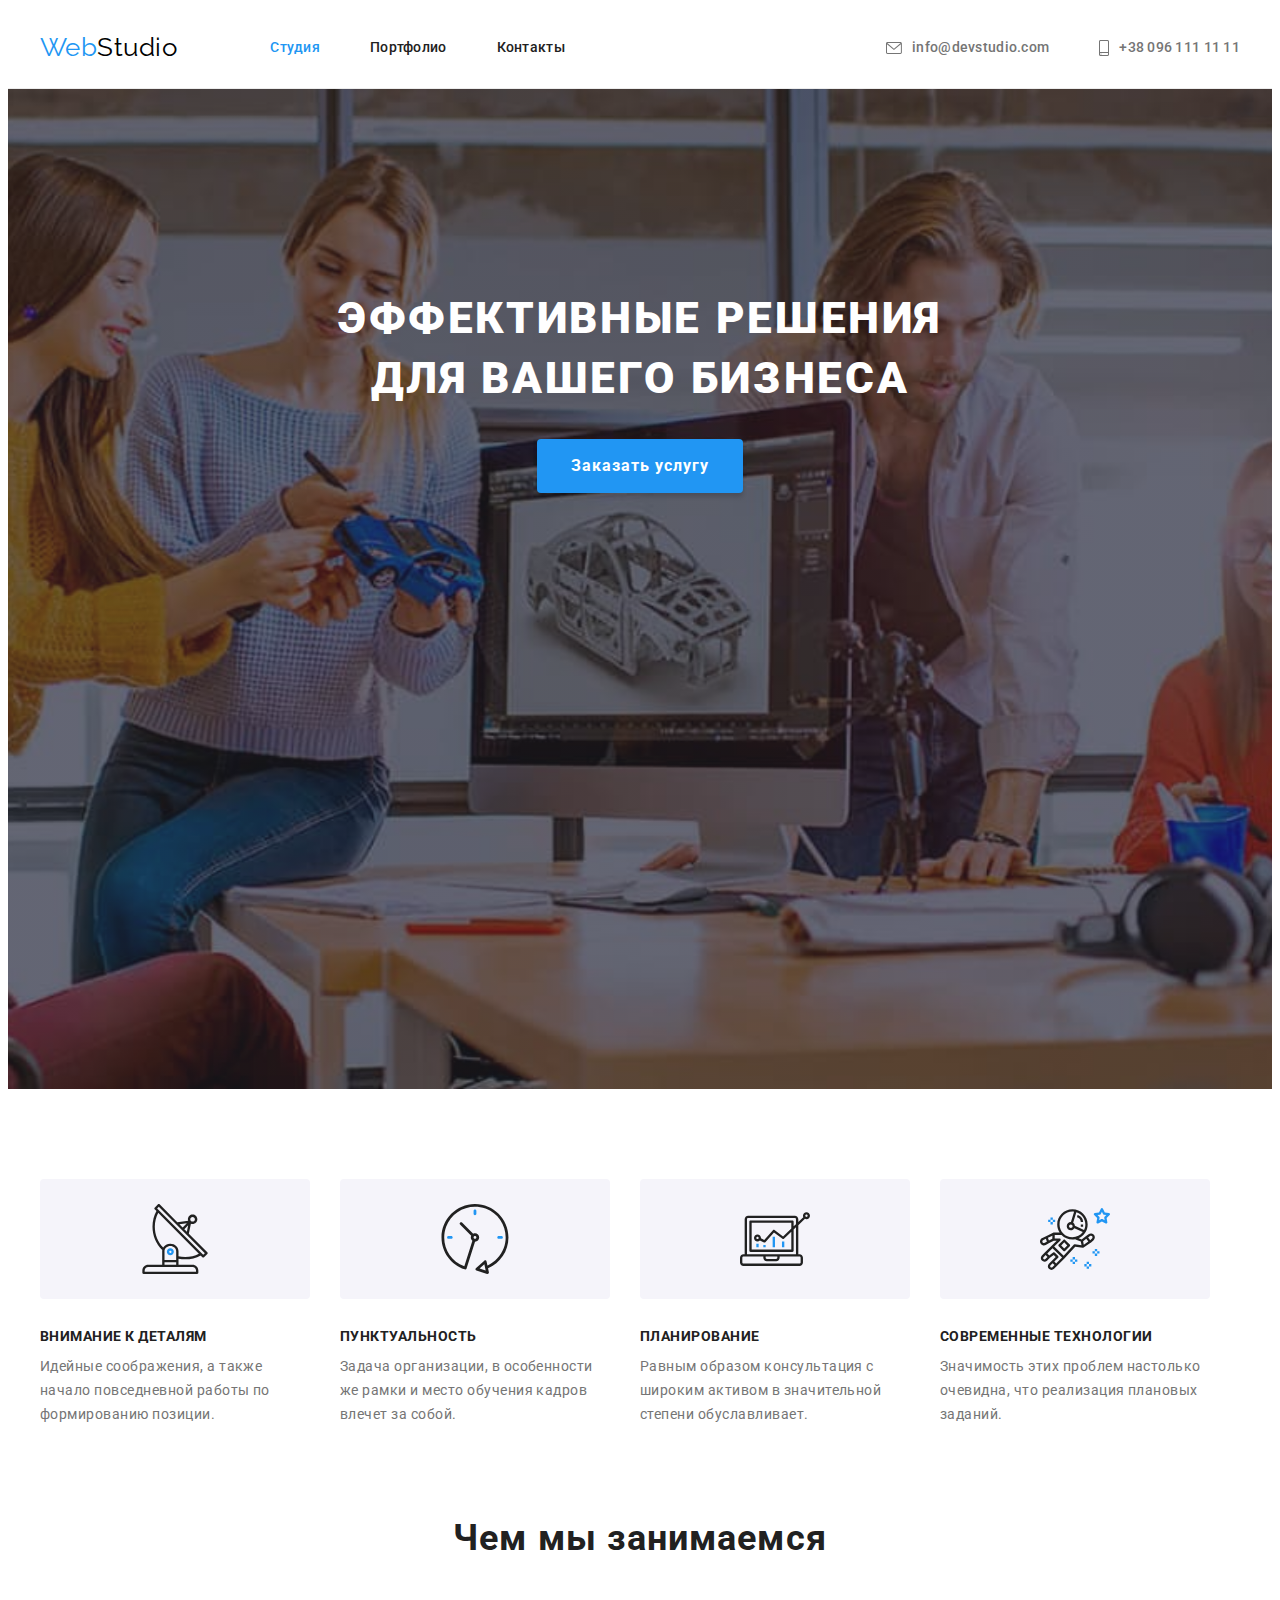
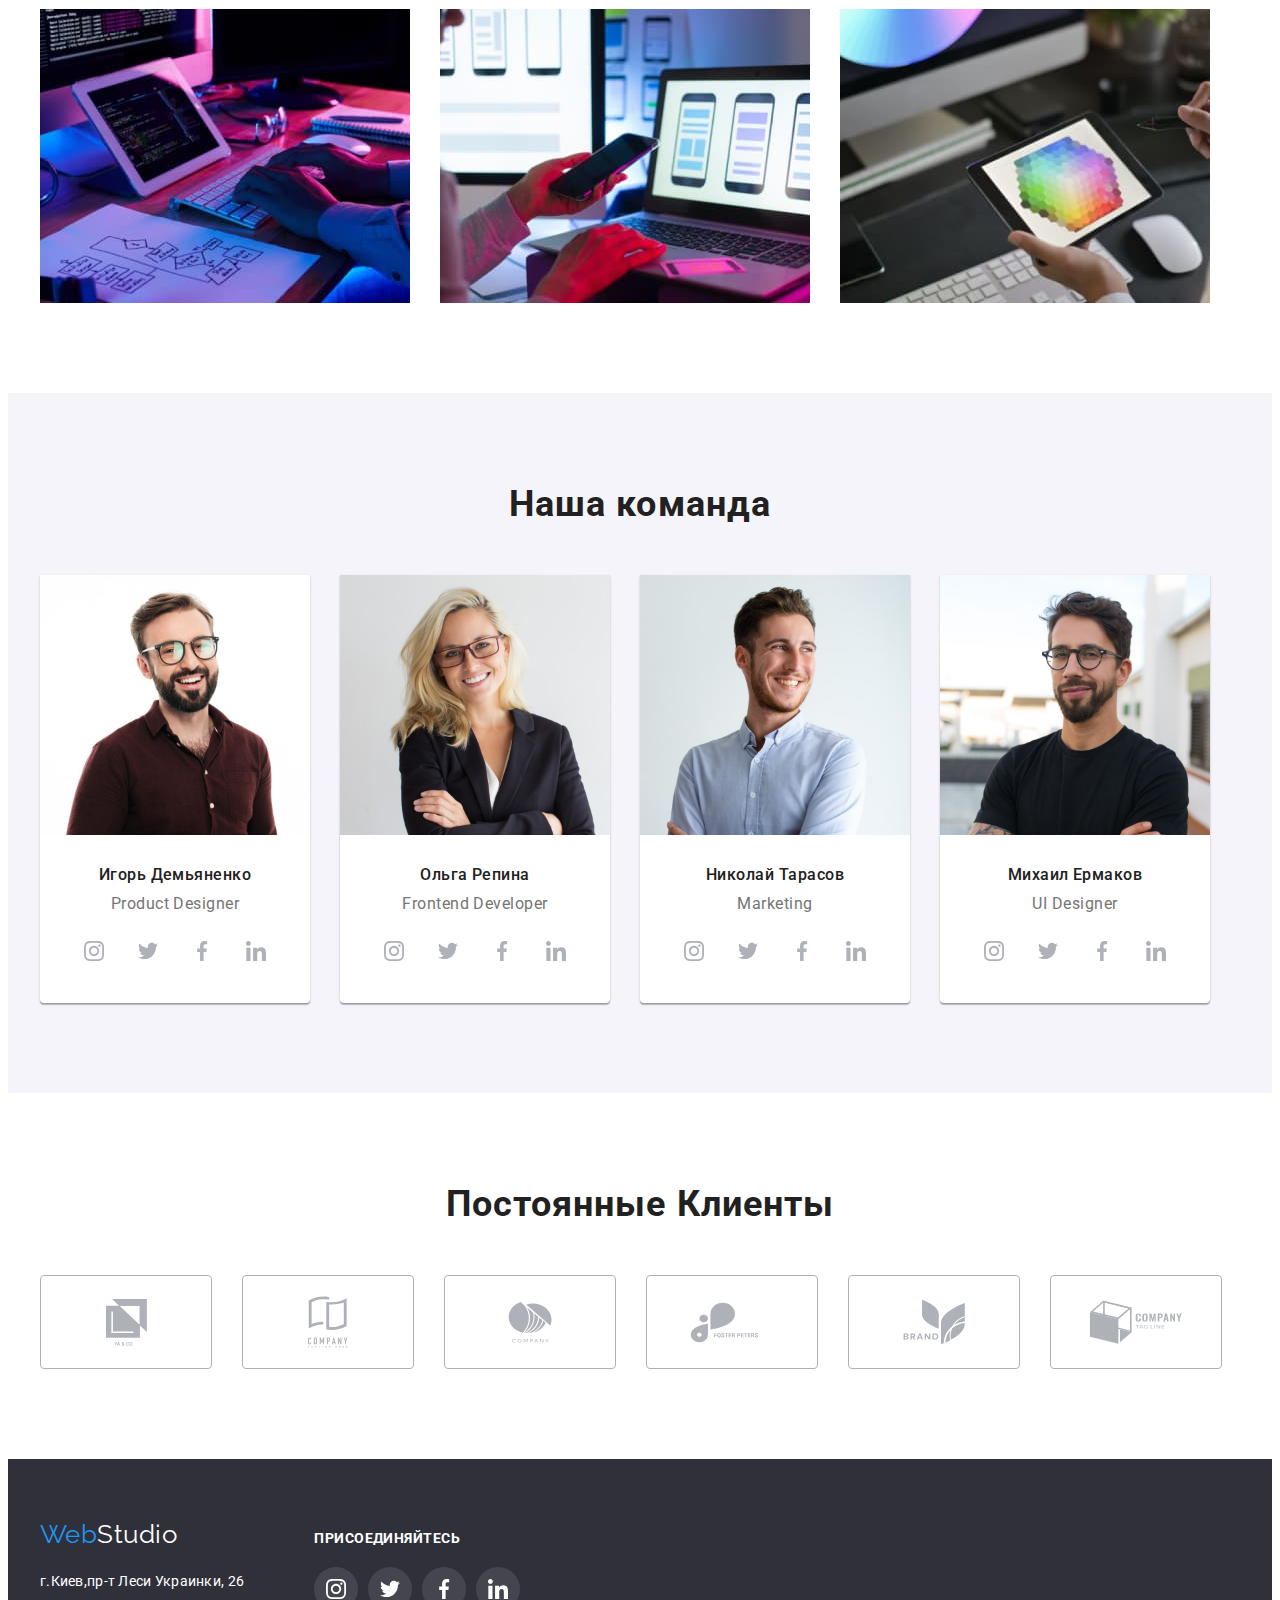
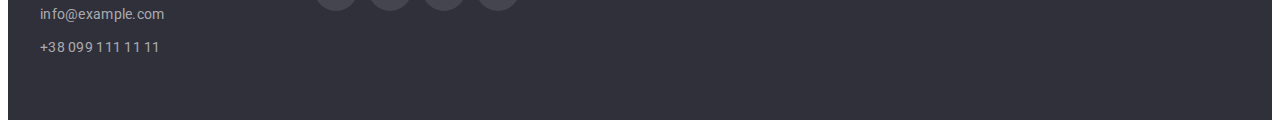
==== commit 929523f7: "Добавляет разметку  и стилизацию иконок hw-04" ====
--- a/index.html
+++ b/index.html
@@ -32,7 +32,7 @@
         <ul class="contact-list">
           <li class="item">
             <a class="contact-link" href="mailto:info@devstudio.com">
-              <svg class="contact-icon" width="16" height="12">
+              <svg class="contact-icon" width="16" height="12" aria-hidden="true">
                 <use href="./images/icons.svg#icon-envelope"></use>
               </svg>
               info@devstudio.com
@@ -40,7 +40,7 @@
           </li>
           <li class="item">
             <a class="contact-link" href="tel:+380961111111">
-              <svg class="contact-icon" width="10" height="16">
+              <svg class="contact-icon" width="10" height="16" aria-hidden="true">
                 <use href="./images/icons.svg#icon-smartphone"></use>
               </svg>
               +38 096 111 11 11
@@ -67,7 +67,7 @@
           <ul class="features-list">
             <li class="item">
               <div class="icon-antenna">
-                <svg width="70" height="70">
+                <svg width="70" height="70" aria-hidden="true">
                   <use href="./images/icons.svg#icon-antenna"></use>
                 </svg>
               </div>
@@ -78,7 +78,7 @@
             </li>
             <li class="item">
               <div class="icon-clock">
-                <svg width="70" height="70">
+                <svg width="70" height="70" aria-hidden="true">
                   <use href="./images/icons.svg#icon-clock"></use>
                 </svg>
               </div>
@@ -89,7 +89,7 @@
             </li>
             <li class="item">
               <div class="icon-diagram">
-                <svg width="70" height="70">
+                <svg width="70" height="70" aria-hidden="true">
                   <use href="./images/icons.svg#icon-diagram"></use>
                 </svg>
               </div>
@@ -100,7 +100,7 @@
             </li>
             <li class="item">
               <div class="icon-astronaut">
-                <svg width="70" height="70">
+                <svg width="70" height="70" aria-hidden="true">
                   <use href="./images/icons.svg#icon-astronaut"></use>
                 </svg>
               </div>
@@ -355,42 +355,72 @@
           <ul class="clients-list">
             <li class="client-item">
               <a class="client-link" href="#">
-                <svg class="client-icon" width="41" height="47">
+                <svg
+                  class="client-icon"
+                  width="41"
+                  height="47"
+                  aria-label="Ссылка на сайт компании"
+                >
                   <use href="./images/icons.svg#icon-client1"></use>
                 </svg>
               </a>
             </li>
             <li class="client-item">
               <a class="client-link" href="#">
-                <svg class="client-icon" width="40" height="52">
+                <svg
+                  class="client-icon"
+                  width="40"
+                  height="52"
+                  aria-label="Ссылка на сайт компании"
+                >
                   <use href="./images/icons.svg#icon-client2"></use>
                 </svg>
               </a>
             </li>
             <li class="client-item">
               <a class="client-link" href="#">
-                <svg class="client-icon" width="44" height="42">
+                <svg
+                  class="client-icon"
+                  width="44"
+                  height="42"
+                  aria-label="Ссылка на сайт компании"
+                >
                   <use href="./images/icons.svg#icon-client3"></use>
                 </svg>
               </a>
             </li>
             <li class="client-item">
               <a class="client-link" href="#">
-                <svg class="client-icon" width="85" height="41">
+                <svg
+                  class="client-icon"
+                  width="85"
+                  height="41"
+                  aria-label="Ссылка на сайт компании"
+                >
                   <use href="./images/icons.svg#icon-client4"></use>
                 </svg>
               </a>
             </li>
             <li class="client-item">
               <a class="client-link" href="#">
-                <svg class="client-icon" width="63" height="46">
+                <svg
+                  class="client-icon"
+                  width="63"
+                  height="46"
+                  aria-label="Ссылка на сайт компании"
+                >
                   <use href="./images/icons.svg#icon-client5"></use>
                 </svg>
               </a>
             </li>
             <li class="client-item">
               <a class="client-link" href="#">
-                <svg class="client-icon" width="94" height="44">
+                <svg
+                  class="client-icon"
+                  width="94"
+                  height="44"
+                  aria-label="Ссылка на сайт компании"
+                >
                   <use href="./images/icons.svg#icon-client6"></use>
                 </svg>
               </a>
@@ -400,52 +430,56 @@
       </section>
     </main>
     <footer class="footer">
-      <div class="container">
-        <a class="logo-footer" href="index.html"><span class="logo-accent">Web</span>Studio</a>
-        <address>
-          <ul class="contact-list-footer">
-            <li class="item">
-              <a
-                class="link map"
-                href="www.google.com/maps/place/бул.+Леси+Украинки,+26,+Киев,+02000/@50.4265807,30.5383858,17z/data=!3m1!4b1!4m5!3m4!1s0x40d4cf0e033ecbe9:0x57a4dffefec77da0!8m2!3d50.4265807!4d30.5383858"
-                >г.Киев,пр-т Леси Украинки, 26</a
-              >
-            </li>
-            <li class="item">
-              <a class="link flink" href="mailto:info@example.com">info@example.com</a>
-            </li>
-            <li class="item">
-              <a class="link flink" href="tel:+380991111111">+38 099 111 11 11</a>
-            </li>
-          </ul>
-        </address>
-        <p>присоединяйтесь</p>
-        <ul class="team-social-list">
-          <li>
-            <a class="social-link" href="#"
-              ><svg class="social-icon" width="20" height="20" aria-label="Ссылка на Instagram">
-                <use href="./images/icons.svg#icon-instagram"></use></svg
-            ></a>
-          </li>
-          <li>
-            <a class="social-link" href="#"
-              ><svg class="social-icon" width="20" height="20" aria-label="Ссылка на Twitter">
-                <use href="./images/icons.svg#icon-twitter"></use></svg
-            ></a>
-          </li>
-          <li>
-            <a class="social-link" href="#"
-              ><svg class="social-icon" width="20" height="20" aria-label="Ссылка на Facebook">
-                <use href="./images/icons.svg#icon-facebook"></use></svg
-            ></a>
-          </li>
-          <li>
-            <a class="social-link" href="#"
-              ><svg class="social-icon" width="20" height="20" aria-label="Ссылка на LinkedIn">
-                <use href="./images/icons.svg#icon-linkedin"></use></svg
-            ></a>
-          </li>
-        </ul>
+      <div class="container main-footer">
+        <div class="footer-contact">
+          <a class="logo-footer" href="index.html"><span class="logo-accent">Web</span>Studio</a>
+          <address>
+            <ul class="contact-list-footer">
+              <li class="item">
+                <a
+                  class="link map"
+                  href="www.google.com/maps/place/бул.+Леси+Украинки,+26,+Киев,+02000/@50.4265807,30.5383858,17z/data=!3m1!4b1!4m5!3m4!1s0x40d4cf0e033ecbe9:0x57a4dffefec77da0!8m2!3d50.4265807!4d30.5383858"
+                  >г.Киев,пр-т Леси Украинки, 26</a
+                >
+              </li>
+              <li class="item">
+                <a class="link flink" href="mailto:info@example.com">info@example.com</a>
+              </li>
+              <li class="item">
+                <a class="link flink" href="tel:+380991111111">+38 099 111 11 11</a>
+              </li>
+            </ul>
+          </address>
+        </div>
+        <div class="footer-icon">
+          <p class="footer-accede">присоединяйтесь</p>
+          <ul class="footer-social-list">
+            <li class="social-item">
+              <a class="social-link" href="#"
+                ><svg class="social-icon" width="20" height="20" aria-label="Ссылка на Instagram">
+                  <use href="./images/icons.svg#icon-instagram"></use></svg
+              ></a>
+            </li>
+            <li class="social-item">
+              <a class="social-link" href="#"
+                ><svg class="social-icon" width="20" height="20" aria-label="Ссылка на Twitter">
+                  <use href="./images/icons.svg#icon-twitter"></use></svg
+              ></a>
+            </li>
+            <li class="social-item">
+              <a class="social-link" href="#"
+                ><svg class="social-icon" width="20" height="20" aria-label="Ссылка на Facebook">
+                  <use href="./images/icons.svg#icon-facebook"></use></svg
+              ></a>
+            </li>
+            <li class="social-item">
+              <a class="social-link" href="#"
+                ><svg class="social-icon" width="20" height="20" aria-label="Ссылка на LinkedIn">
+                  <use href="./images/icons.svg#icon-linkedin"></use></svg
+              ></a>
+            </li>
+          </ul>
+        </div>
       </div>
     </footer>
   </body>
--- a/css/styles.css
+++ b/css/styles.css
@@ -50,7 +50,6 @@
    display: flex;
    align-items: center;
 }
-
 /* Logo */
 .logo {
    font-family: 'Raleway';
@@ -63,27 +62,13 @@
    color: var(--accent-color);
    text-decoration: none;
 }
-
-/* Site-nav */
- .link,
- .contact-link {
-   color: var(--title-text-color);
-   font-weight: 500;
-   font-size: 14px;
-   font-style: normal;
-   line-height: 1.14;
-   letter-spacing: 0.02em;
-   text-decoration: none;
-}
+/* Навигация сайта */
 .nav-list {
    display: flex;
    margin-left: 93px;
 }
-/* .nav-list .item:not(:last-child){
-   margin-right: 50px;
-} */
-.nav-list .item + .item,
-.contact-list .item + .item {
+.nav-list .item+.item,
+.contact-list .item+.item {
    margin-left: 50px;
 }
 
@@ -101,7 +86,17 @@
    padding-bottom: 32px;
    display: block;
 }
-/* Contact-nav  */
+/* Контакты  */
+ .link,
+ .contact-link {
+    color: var(--title-text-color);
+    font-weight: 500;
+    font-size: 14px;
+    font-style: normal;
+    line-height: 1.14;
+    letter-spacing: 0.02em;
+    text-decoration: none;
+ }
 .contact-list {
    display: flex;
    margin-left: auto;
@@ -175,62 +170,6 @@
 }
 
 /* Features */
-.features-list {
-   display: flex;
-   flex-wrap: wrap;
-}
-.features-list .item {
-   width: 270px;
-
-   margin-right: 30px;
-   margin-bottom: 30px;
-}
-.icon-antenna,
-.icon-clock,
-.icon-diagram,
-.icon-astronaut {
-   display: flex;
-   align-items: center;
-   justify-content: center;
-
-   height: 120px;
-   margin-bottom: 30px;
-
-   border-radius: 4px;
-   background-color: var(--individual-bgc-color);
-}
-/* .features-list .item::before {
-   content: " ";
-   display: block;
-   height: 120px;
-   border-radius: 4px;
-   margin-bottom: 30px;
-
-   background-color: var(--individual-bgc-color);
-   background-repeat: no-repeat;
-   background-position: center;
-   background-size: auto;
-
-}
-.icon-antenna::before {
-   background-image: url("../images/features-section/antenna.svg")
-}
-.icon-clock::before {
-   background-image: url("../images/features-section/clock.svg");
-}
-.icon-diagram::before {
-   background-image: url("../images/features-section/diagram.svg");
-}
-.icon-astronaut::before {
-   background-image: url("../images/features-section/astronaut.svg");
-} */
-
-.features-list .item:nth-child(4n) {
-   margin-right: 0;
-}
-.features-list .item:nth-last-child(-n+4) {
-   margin-bottom: 0;
-}
 .features-title,
 .portfolio-title {
    visibility: hidden;
@@ -244,7 +183,65 @@
    clip: rect(0 0 0 0);
    clip-path: inset(50%);
    margin: -1px;
-   }
+}
+.features-list {
+   display: flex;
+   flex-wrap: wrap;
+}
+.features-list .item {
+   width: 270px;
+
+   margin-right: 30px;
+   margin-bottom: 30px;
+}
+.features-list .item:nth-child(4n) {
+   margin-right: 0;
+}
+.features-list .item:nth-last-child(-n+4) {
+   margin-bottom: 0;
+}
+.icon-antenna,
+.icon-clock,
+.icon-diagram,
+.icon-astronaut {
+   display: flex;
+   align-items: center;
+   justify-content: center;
+
+   height: 120px;
+   margin-bottom: 30px;
+
+   border-radius: 4px;
+   background-color: var(--individual-bgc-color);
+}
+
+/* Пробовал делать все псевдоклассом ::before */
+/* .features-list .item::before {
+   content: " ";
+   display: block;
+   height: 120px;
+   border-radius: 4px;
+   margin-bottom: 30px;
+
+   background-color: var(--individual-bgc-color);
+   background-repeat: no-repeat;
+   background-position: center;
+   background-size: auto;
+
+}
+.icon-antenna::before {
+   background-image: url("../images/features-section/antenna.svg")
+}
+.icon-clock::before {
+   background-image: url("../images/features-section/clock.svg");
+}
+.icon-diagram::before {
+   background-image: url("../images/features-section/diagram.svg");
+}
+.icon-astronaut::before {
+   background-image: url("../images/features-section/astronaut.svg");
+} */
+
 .features-subtitle {
    margin-bottom: 10px;
    font-size: 14px;
@@ -328,7 +325,6 @@
       line-height: 1.19;
       text-align: center;
 }
-
 .team-social-list {
    display: flex;
    justify-content: center;
@@ -352,12 +348,51 @@
    fill: currentColor;
 }
 
+/* Клиенты */
+.clients-list {
+   display: flex;
+   gap: 30px;
+}
+.client-link {
+   display: flex;
+   width: 170px;
+   height: 92px;
+   align-items: center;
+   justify-content: center;
+   border: 1px solid var(--icon-color);
+   border-radius: 4px;
+}
+.client-icon {
+   fill: var(--icon-color);
+}
+.client-link:hover,
+.client-link:hover .client-icon {
+   fill: var(--accent-color);
+   border-color: var(--accent-color);
+}
+
 /* Footer */
 .footer {
    background-color: var(--bgc-color);
    padding-bottom: 60px;
    padding-top: 60px;
 }
+.main-footer {
+   display: flex;
+}
+.logo-footer {
+   margin-bottom: 20px;
+   display: inline-block;
+   font-family: 'Raleway';
+   font-size: 26px;
+   line-height: 1.2;
+   color: var(--basic-white);
+   text-decoration: none;
+}
+.contact-list-footer {
+   display: flex;
+   flex-direction: column;
+}
 .contact-list-footer .map,
 .contact-list-footer .flink {
    /* margin-bottom: 9px; */
@@ -376,48 +411,93 @@
 .contact-list-footer .flink {
    color: rgba(255, 255, 255, 0.6);   
 }
-.logo-footer {
-   margin-bottom: 20px;  
-   display: inline-block;
-   font-family: 'Raleway';
-   font-size: 26px;
-   line-height: 1.2;
-   color: var(--basic-white);
-   text-decoration: none;
-}
-
-/* Клиенты */
-
-.clients-list {
-display: flex;  
-gap: 30px;
-}
-
-.client-link {
-display: flex;
-width: 170px;
-height: 92px;
-align-items: center;
-justify-content: center;
-border: 1px solid var(--icon-color);
-border-radius: 4px;
-}
-
-.client-icon {
-fill: var(--icon-color);
-}
-
-.client-link:hover,
-.client-link:hover .client-icon{
-   fill: var(--accent-color);
-   border-color: var(--accent-color);
+.footer-icon {
+   display: flex;
+   margin-left: 70px;
+   flex-direction: column;
+   margin-top: 12px;
+}
+.footer-accede {
+   font-weight: 700;
+   font-size: 14px;
+   line-height: 1.14;
+   text-transform: uppercase;
+   color: var(--basic-white);
+   margin-bottom: 20px;
+}
+.footer-social-list {
+   display: flex;
+   gap: 10px;
+}
+.footer-social-list .social-icon {
+   fill: var(--basic-white);
+}
+.social-item {
+   background-color: rgba(255, 255, 255, 0.1);
+   border-radius: 50%;
 }
 
 
 /* Портфолио */
 
-.portfolio-wrapper{
-   padding: 20px 24px; 
+/* Портфолио кнопки */
+.portfolio-btn {
+   padding-top: 6px;
+   padding-bottom: 6px;
+   padding-left: 22px;
+   padding-right: 22px;
+
+   background: var(--individual-bgc-color);
+   border-radius: 4px;
+   cursor: pointer;
+   border-color: transparent;
+
+   font-weight: 500;
+   font-size: 16px;
+   line-height: 1.62;
+   text-align: center;
+   letter-spacing: 0.03em;
+}
+.portfolio-btn:hover,
+.portfolio-btn:focus {
+   background: var(--accent-color);
+   box-shadow: 0px 3px 1px rgba(0, 0, 0, 0.1), 0px 1px 2px rgba(0, 0, 0, 0.08), 0px 2px 2px rgba(0, 0, 0, 0.12);
+   border-radius: 4px;
+   color: var(--basic-white);
+}
+.portfolio-list {
+   display: flex;
+   justify-content: center;
+   margin-bottom: 50px;
+}
+.portfolio-list .item+.item {
+   margin-left: 8px;
+}
+/* Карточки работ */
+.card-list {
+   display: flex;
+   flex-wrap: wrap;
+}
+.card-work {
+   cursor: pointer;
+}
+.card-work:hover {
+   box-shadow: 0px 1px 1px rgba(0, 0, 0, 0.12), 0px 4px 4px rgba(0, 0, 0, 0.06), 1px 4px 6px rgba(0, 0, 0, 0.16);
+}
+.card-list .card-work {
+   width: 370px;
+
+   margin-right: 30px;
+   margin-bottom: 30px;
+}
+.card-list .card-work:nth-child(3n) {
+   margin-right: 0;
+}
+.card-list .card-work:nth-last-child(-n+3) {
+   margin-bottom: 0;
+}
+.portfolio-wrapper {
+   padding: 20px 24px;
    border: 1px solid #eeeeee;
    border-top: none;
 }
@@ -430,61 +510,8 @@
    color: var(--title-text-color);
 }
 .portfolio-text {
-   /* margin-left: 24px;
-   margin-right: 24px;
-   margin-bottom: 20px; */
-
+   margin-bottom: 20px;
+   
    font-size: 16px;
    line-height: 1.87;
-}
-.portfolio-list {
-   display: flex;
-   justify-content: center;
-   margin-bottom: 50px;
-}
-.portfolio-list .item +.item {
-   margin-left: 8px;
-}
-.card-list {
-   display: flex;
-   flex-wrap: wrap;
-}
-.card-list .card-work {
-   width: 370px;
-
-   margin-right: 30px;
-   margin-bottom: 30px;
-}
-.card-list .card-work:nth-child(3n) {
-   margin-right: 0;
-}
-.card-list .card-work:nth-last-child(-n+3) {
-   margin-bottom: 0;
-}
-
-/* Портфолио кнопки */
-.portfolio-btn {
-   /* height: 38px; */
-   padding-top: 6px;
-   padding-bottom: 6px;
-   padding-left: 22px;
-   padding-right: 22px;
-
-   background: var(--individual-bgc-color);
-   border-radius: 4px;
-   cursor: pointer;
-   border-color: transparent;
-
-   font-weight: 500;
-   font-size: 16px;
-   line-height: 1.62;
-   text-align: center;
-   letter-spacing: 0.03em;
-}
-.portfolio-btn:hover,
-.portfolio-btn:focus {
-   background: var(--accent-color);
-   box-shadow: 0px 3px 1px rgba(0, 0, 0, 0.1), 0px 1px 2px rgba(0, 0, 0, 0.08), 0px 2px 2px rgba(0, 0, 0, 0.12);
-   border-radius: 4px;
-   color: var(--basic-white);
 }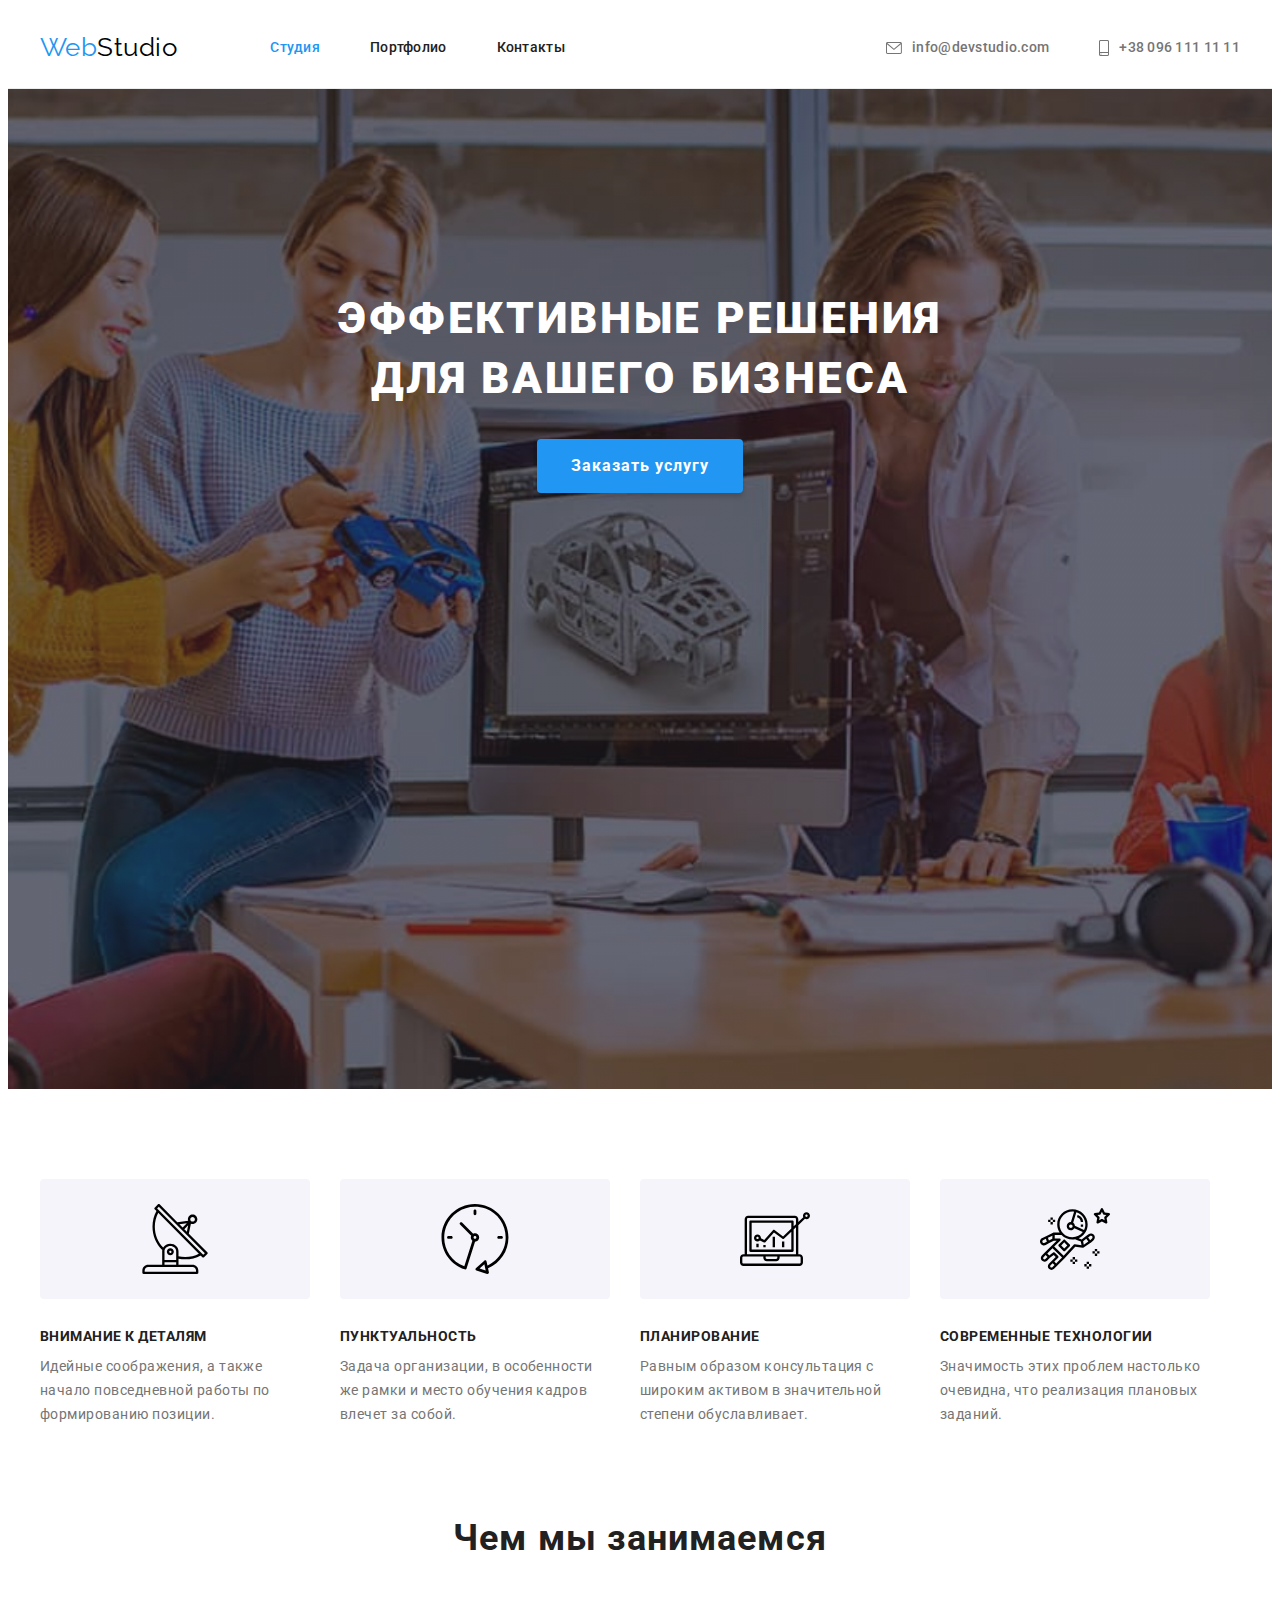
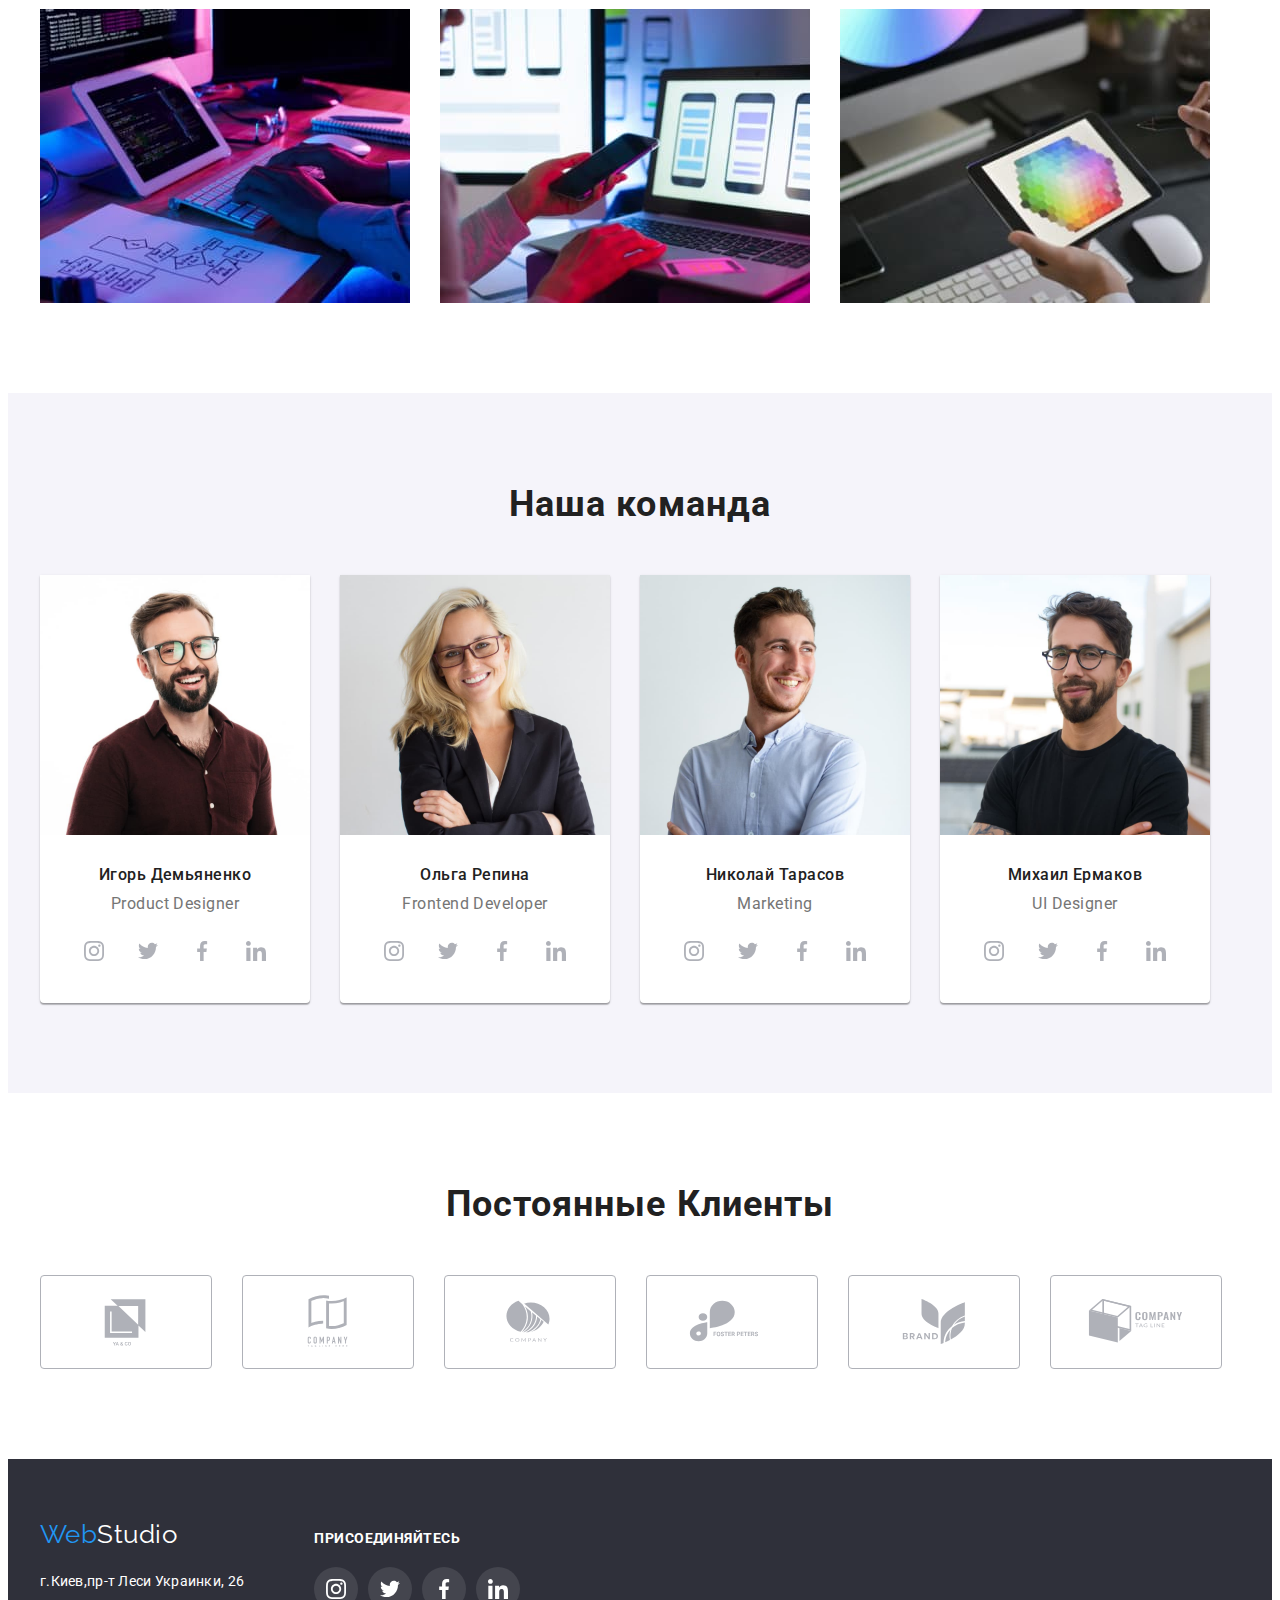
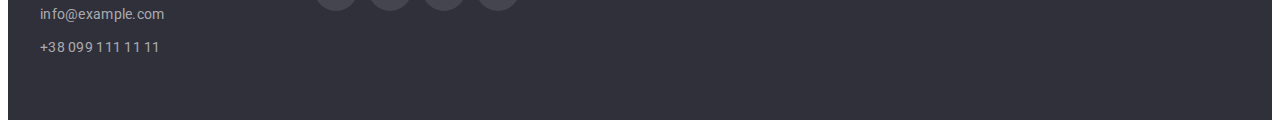
==== commit 5fd69ae5: "Добавляет правки в hw-04" ====
--- a/index.html
+++ b/index.html
@@ -357,8 +357,8 @@
               <a class="client-link" href="#">
                 <svg
                   class="client-icon"
-                  width="41"
-                  height="47"
+                  width="106"
+                  height="60"
                   aria-label="Ссылка на сайт компании"
                 >
                   <use href="./images/icons.svg#icon-client1"></use>
@@ -369,8 +369,8 @@
               <a class="client-link" href="#">
                 <svg
                   class="client-icon"
-                  width="40"
-                  height="52"
+                  width="106"
+                  height="60"
                   aria-label="Ссылка на сайт компании"
                 >
                   <use href="./images/icons.svg#icon-client2"></use>
@@ -381,8 +381,8 @@
               <a class="client-link" href="#">
                 <svg
                   class="client-icon"
-                  width="44"
-                  height="42"
+                  width="106"
+                  height="60"
                   aria-label="Ссылка на сайт компании"
                 >
                   <use href="./images/icons.svg#icon-client3"></use>
@@ -393,8 +393,8 @@
               <a class="client-link" href="#">
                 <svg
                   class="client-icon"
-                  width="85"
-                  height="41"
+                  width="106"
+                  height="60"
                   aria-label="Ссылка на сайт компании"
                 >
                   <use href="./images/icons.svg#icon-client4"></use>
@@ -405,8 +405,8 @@
               <a class="client-link" href="#">
                 <svg
                   class="client-icon"
-                  width="63"
-                  height="46"
+                  width="106"
+                  height="60"
                   aria-label="Ссылка на сайт компании"
                 >
                   <use href="./images/icons.svg#icon-client5"></use>
@@ -417,8 +417,8 @@
               <a class="client-link" href="#">
                 <svg
                   class="client-icon"
-                  width="94"
-                  height="44"
+                  width="106"
+                  height="60"
                   aria-label="Ссылка на сайт компании"
                 >
                   <use href="./images/icons.svg#icon-client6"></use>
--- a/css/styles.css
+++ b/css/styles.css
@@ -462,7 +462,10 @@
 .portfolio-btn:focus {
    background: var(--accent-color);
    box-shadow: 0px 3px 1px rgba(0, 0, 0, 0.1), 0px 1px 2px rgba(0, 0, 0, 0.08), 0px 2px 2px rgba(0, 0, 0, 0.12);
-   border-radius: 4px;
+   color: var(--basic-white);
+}
+.portfolio-btn.current {
+   background-color: var(--accent-color);
    color: var(--basic-white);
 }
 .portfolio-list {
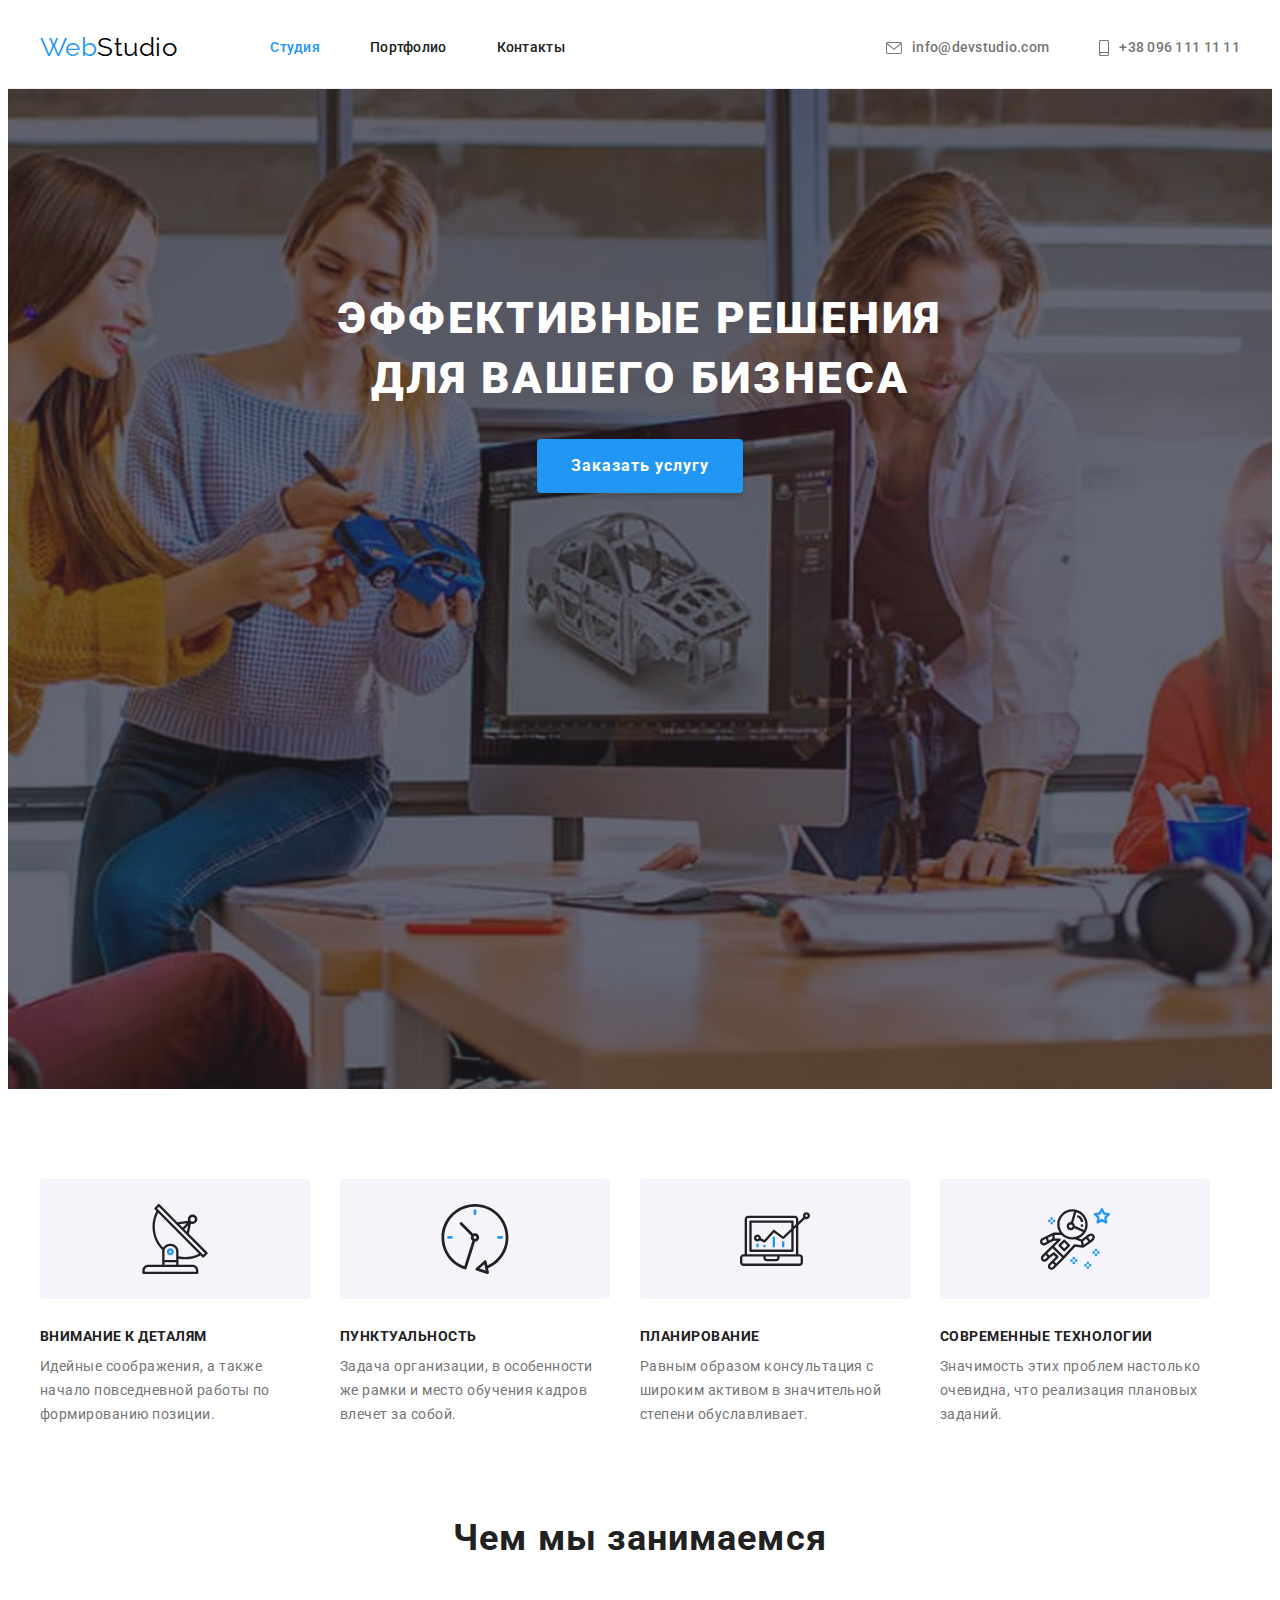
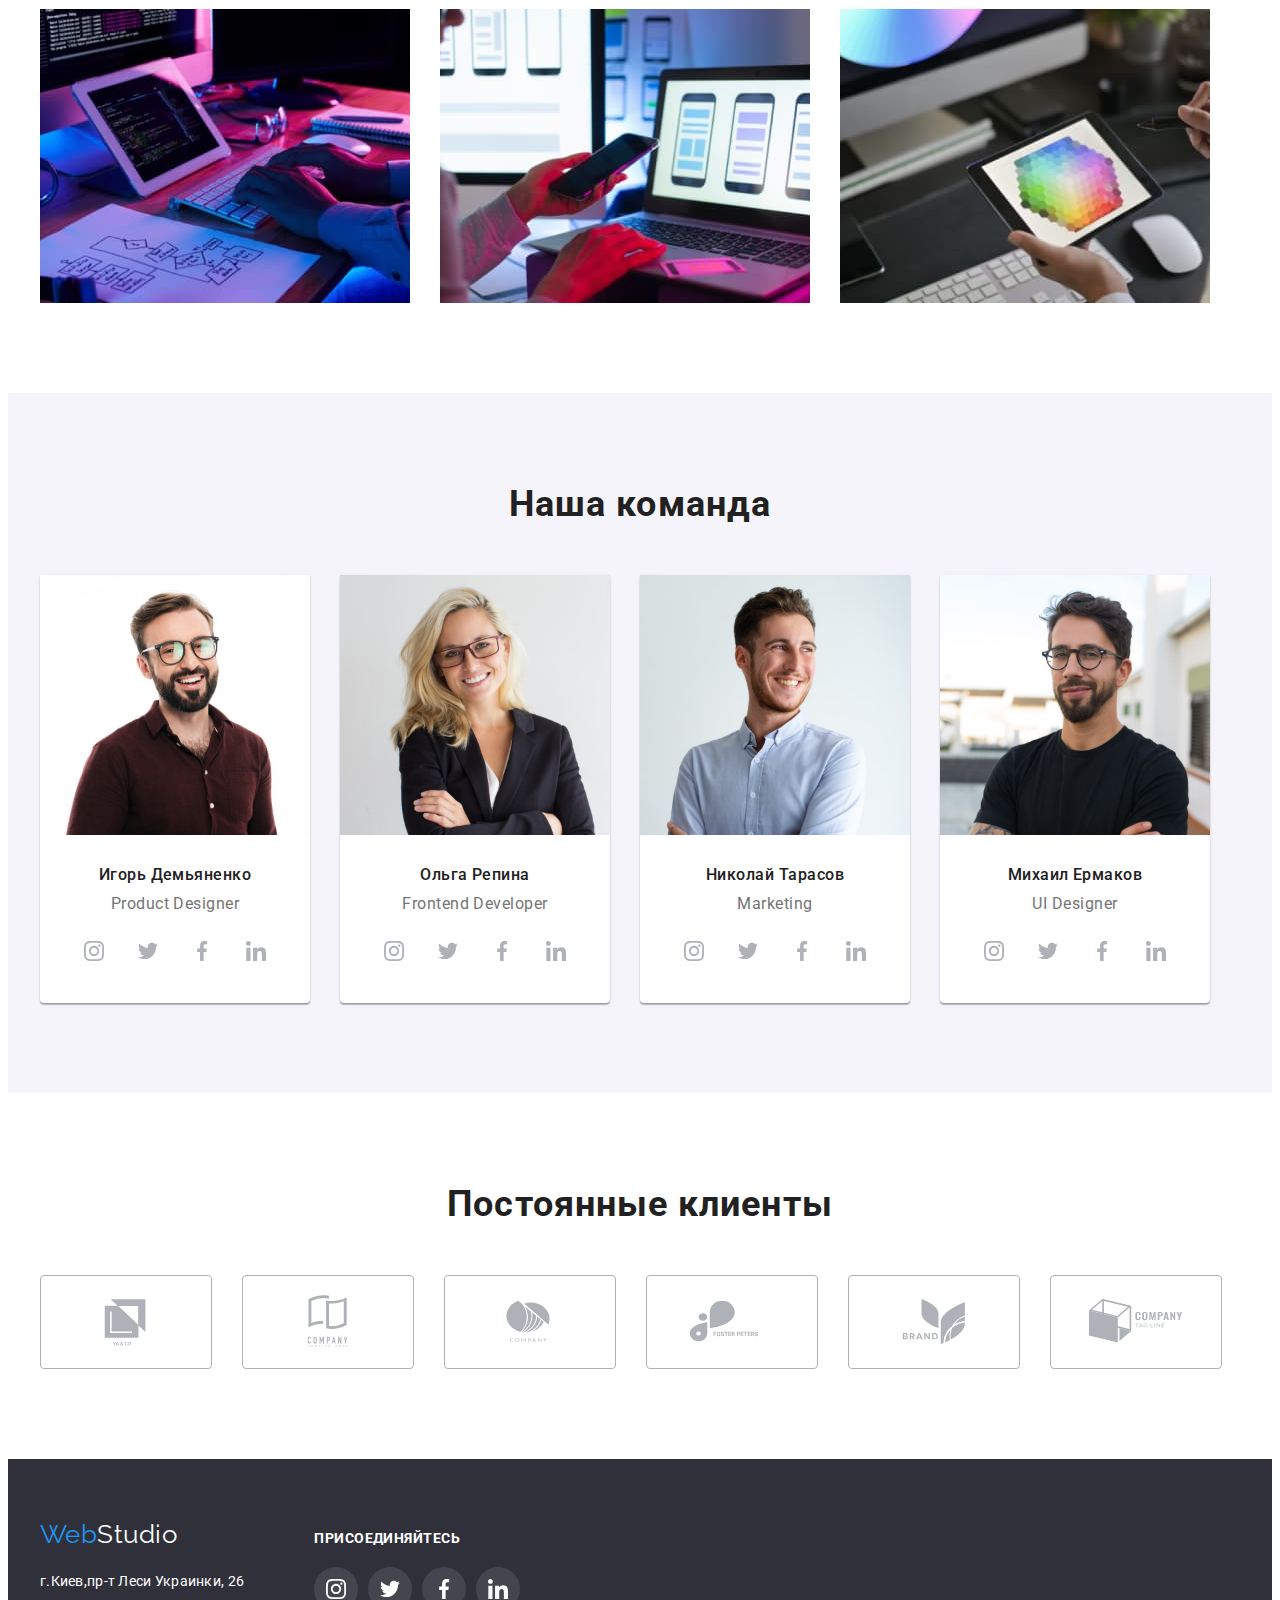
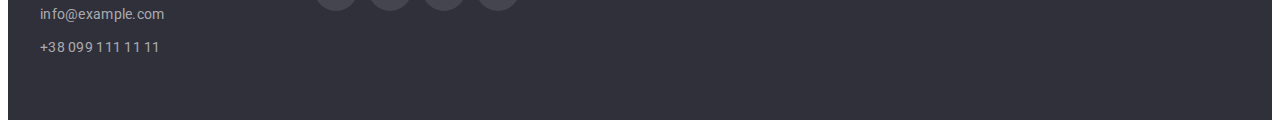
==== commit 26025956: "Правки hw-04" ====
--- a/index.html
+++ b/index.html
@@ -351,7 +351,7 @@
       </section>
       <section class="section">
         <div class="container">
-          <h2 class="clients-title">Постоянные Клиенты</h2>
+          <h2 class="clients-title">Постоянные клиенты</h2>
           <ul class="clients-list">
             <li class="client-item">
               <a class="client-link" href="#">
